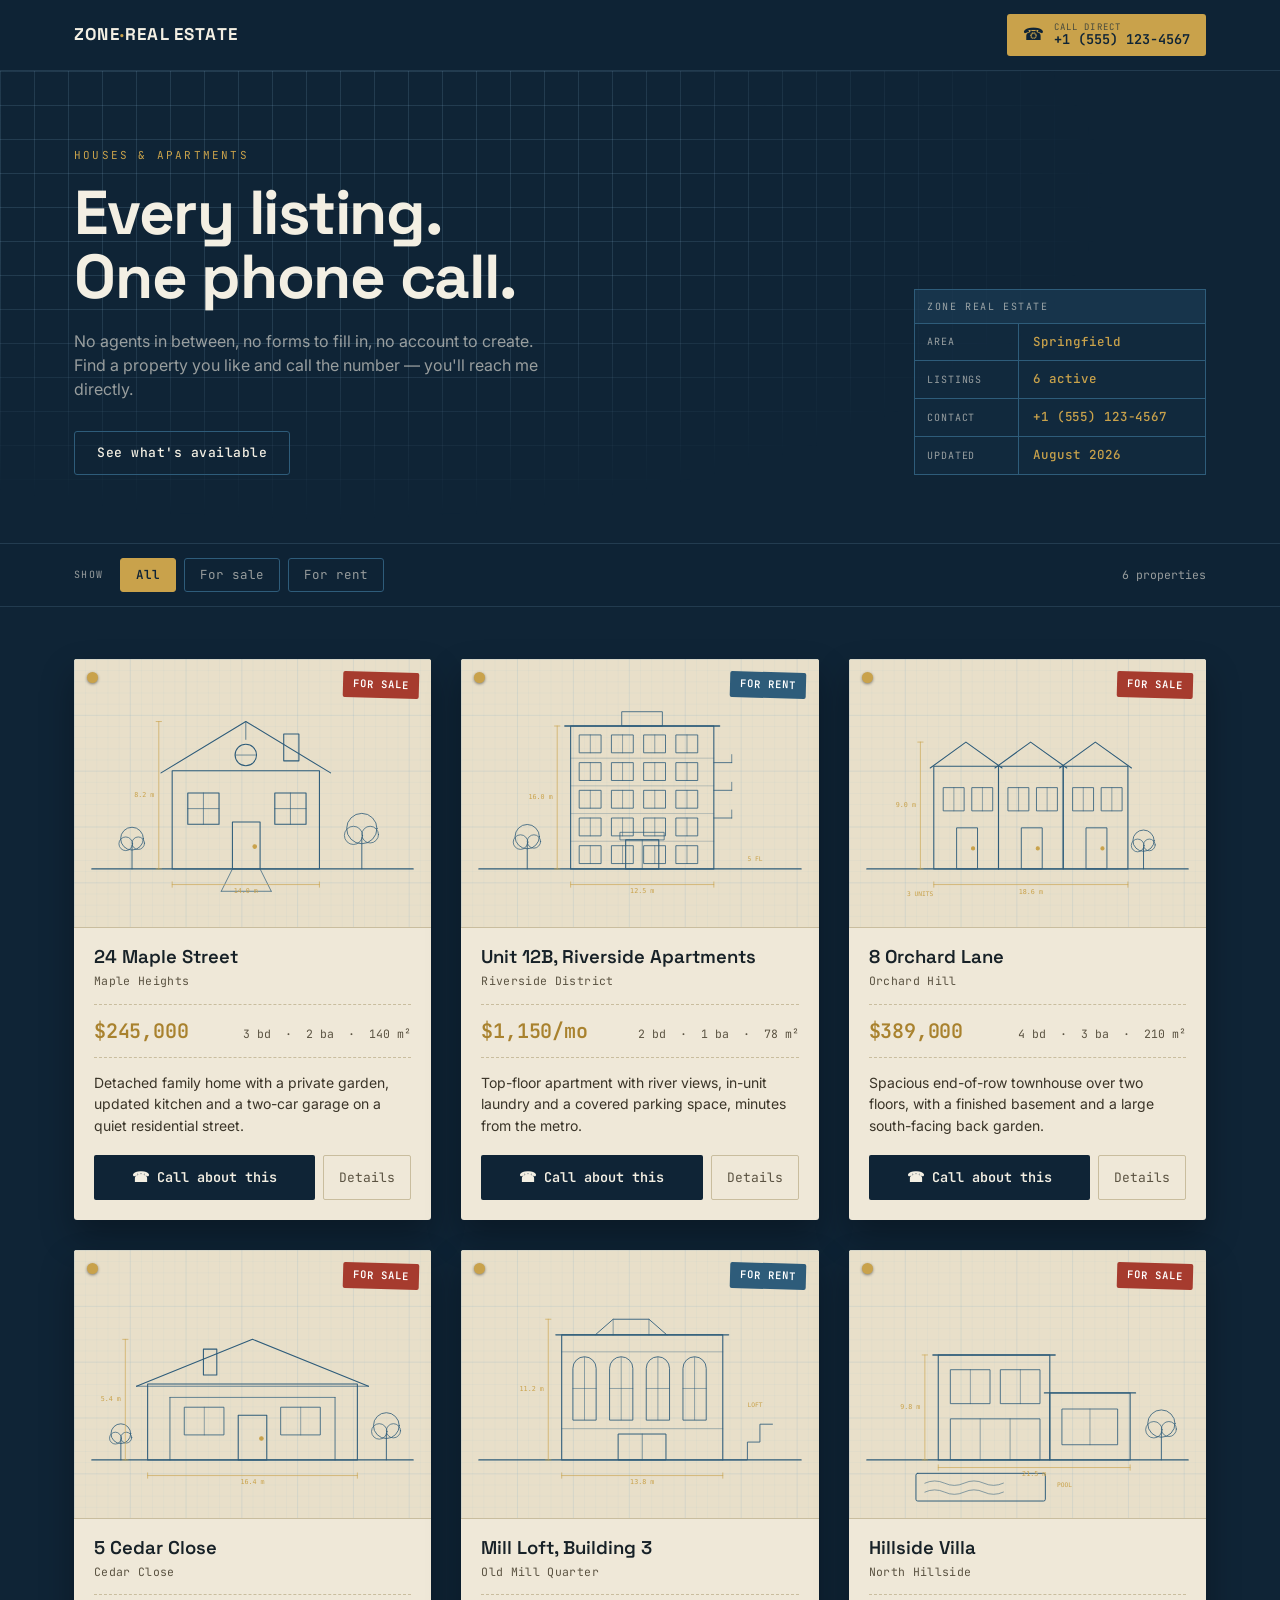
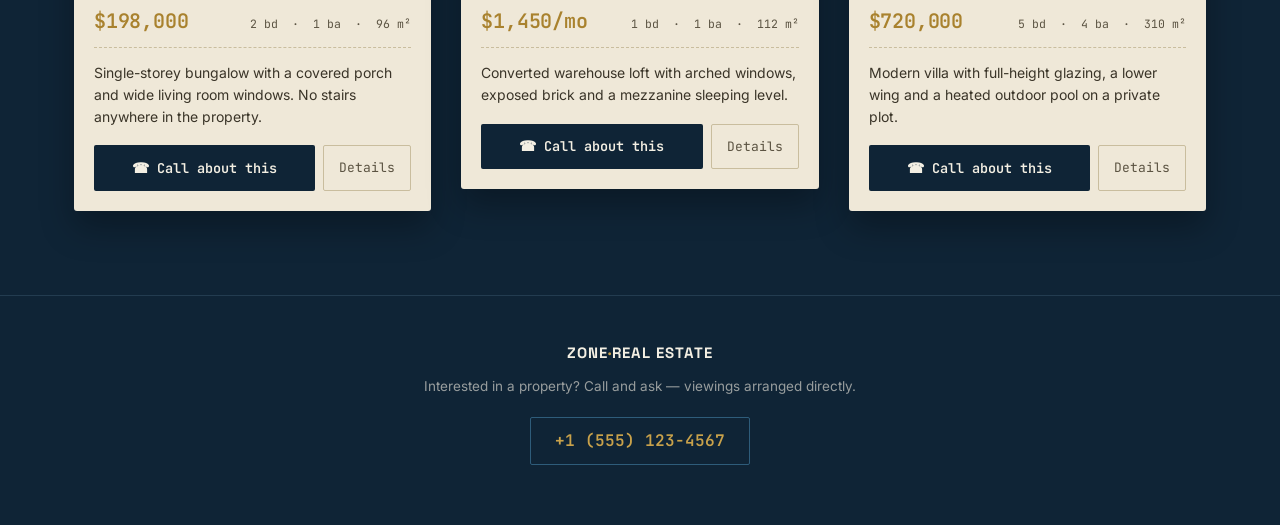
==== index.html @ 0e59332c "Add files via upload" ====
<!DOCTYPE html>
<html lang="en">
<head>
<meta charset="UTF-8">
<meta name="viewport" content="width=device-width, initial-scale=1.0">
<title>Zone Real Estate — Houses &amp; Apartments</title>
<meta name="description" content="Zone Real Estate — houses and apartments for sale and rent. See a property you like, call the number directly.">
<meta name="theme-color" content="#0F2436">
<link rel="preconnect" href="https://fonts.googleapis.com">
<link rel="preconnect" href="https://fonts.gstatic.com" crossorigin>
<link href="https://fonts.googleapis.com/css2?family=Space+Grotesk:wght@500;600;700&family=JetBrains+Mono:wght@400;500;600&family=Inter:wght@400;500&display=swap" rel="stylesheet">
<link rel="stylesheet" href="style.css">
</head>
<body>

<header class="topbar">
  <div class="topbar__inner">
    <a class="wordmark" href="#top">ZONE<span class="wordmark__accent">·</span>REAL ESTATE</a>
    <a class="topbar__call" href="tel:CALL_PHONE_DIGITS">
      <span class="topbar__call-icon" aria-hidden="true">&#9742;</span>
      <span class="topbar__call-text">
        <span class="topbar__call-label">Call direct</span>
        <span class="topbar__call-number" id="topbarPhone">—</span>
      </span>
    </a>
  </div>
</header>

<section class="hero" id="top">
  <div class="hero__grid" aria-hidden="true"></div>
  <div class="hero__inner">
    <div class="hero__content">
      <p class="hero__eyebrow">Houses &amp; apartments</p>
      <h1 class="hero__title">Every listing.<br>One phone call.</h1>
      <p class="hero__tagline">No agents in between, no forms to fill in, no account to create. Find a property you like and call the number — you'll reach me directly.</p>
      <a class="hero__cta" href="#listings">See what's available</a>
    </div>

    <div class="titleblock" aria-label="Summary">
      <div class="titleblock__head">Zone Real Estate</div>
      <div class="titleblock__row">
        <span class="titleblock__label">Area</span>
        <span class="titleblock__value" id="hero-city">—</span>
      </div>
      <div class="titleblock__row">
        <span class="titleblock__label">Listings</span>
        <span class="titleblock__value" id="hero-count">—</span>
      </div>
      <div class="titleblock__row">
        <span class="titleblock__label">Contact</span>
        <span class="titleblock__value titleblock__value--phone" id="hero-phone">—</span>
      </div>
      <div class="titleblock__row">
        <span class="titleblock__label">Updated</span>
        <span class="titleblock__value" id="hero-updated">—</span>
      </div>
    </div>
  </div>
</section>

<div class="filterbar" id="listings">
  <div class="filterbar__inner">
    <span class="filterbar__legend">Show</span>
    <div class="filterbar__buttons" role="group" aria-label="Filter listings">
      <button class="filter is-active" data-filter="all" type="button">All</button>
      <button class="filter" data-filter="For Sale" type="button">For sale</button>
      <button class="filter" data-filter="For Rent" type="button">For rent</button>
    </div>
    <span class="filterbar__count" id="filterCount"></span>
  </div>
</div>

<main class="listings" id="listingsGrid">
  <!-- Listing cards are generated from listings.js -->
</main>

<footer class="footer">
  <div class="footer__inner">
    <span class="wordmark wordmark--small">ZONE<span class="wordmark__accent">·</span>REAL ESTATE</span>
    <p class="footer__note">Interested in a property? Call and ask — viewings arranged directly.</p>
    <a class="footer__phone" href="tel:CALL_PHONE_DIGITS" id="footerPhone">—</a>
  </div>
</footer>

<!-- Detail panel -->
<div class="detail" id="detail" hidden>
  <div class="detail__backdrop" data-close></div>
  <div class="detail__panel" role="dialog" aria-modal="true" aria-labelledby="detailTitle">
    <button class="detail__close" type="button" data-close aria-label="Close">&times;</button>
    <div class="detail__scroll" id="detailBody"></div>
  </div>
</div>

<script src="listings.js"></script>
<script src="script.js"></script>
</body>
</html>
---- style.css ----
/* ===================================================================
   ZONE REAL ESTATE
   Design direction: architect's drawing set. Dark drafting-blue
   ground, cream "property sheets" pinned onto it, brass used only
   for dimensions and calls to action. Monospace carries all the
   numbers, the way dimensions are annotated on a real drawing.
   =================================================================== */

:root {
  --ink:           #0F2436;
  --ink-raised:    #16304a;
  --ink-line:      #2E5C7A;
  --ink-hair:      rgba(140, 186, 214, 0.16);

  --paper:         #EFE8D8;
  --paper-tint:    #E2D9C4;
  --paper-line:    #C9BD9E;

  --text-dark:     #172127;
  --text-mid:      #5B5342;
  --text-light:    #F3EFE3;
  --text-muted:    rgba(243, 239, 227, 0.60);

  --brass:         #C9A24B;
  --brass-deep:    #A9822E;
  --stamp:         #A63B2E;

  --font-display:  "Space Grotesk", system-ui, sans-serif;
  --font-mono:     "JetBrains Mono", ui-monospace, monospace;
  --font-body:     "Inter", system-ui, sans-serif;

  --shell:         1180px;
  --radius:        3px;
}

* { box-sizing: border-box; }

html {
  scroll-behavior: smooth;
  -webkit-text-size-adjust: 100%;
}

body {
  margin: 0;
  background: var(--ink);
  color: var(--text-light);
  font-family: var(--font-body);
  font-size: 16px;
  line-height: 1.5;
  -webkit-font-smoothing: antialiased;
}

body.is-locked { overflow: hidden; }

a { color: inherit; text-decoration: none; }

button { font: inherit; cursor: pointer; }

img { display: block; max-width: 100%; }

:focus-visible {
  outline: 2px solid var(--brass);
  outline-offset: 3px;
}

.shell {
  max-width: var(--shell);
  margin: 0 auto;
  padding-inline: 24px;
}

/* ---------------------------------------------------------------
   Wordmark
   --------------------------------------------------------------- */
.wordmark {
  font-family: var(--font-display);
  font-weight: 700;
  font-size: 17px;
  letter-spacing: 0.07em;
  white-space: nowrap;
}

.wordmark--small { font-size: 15px; }
.wordmark__accent { color: var(--brass); }

/* ---------------------------------------------------------------
   Top bar
   --------------------------------------------------------------- */
.topbar {
  position: sticky;
  top: 0;
  z-index: 40;
  background: rgba(15, 36, 54, 0.94);
  backdrop-filter: blur(8px);
  border-bottom: 1px solid var(--ink-hair);
}

.topbar__inner {
  max-width: var(--shell);
  margin: 0 auto;
  padding: 14px 24px;
  display: flex;
  align-items: center;
  justify-content: space-between;
  gap: 16px;
}

.topbar__call {
  display: inline-flex;
  align-items: center;
  gap: 10px;
  background: var(--brass);
  color: var(--ink);
  padding: 8px 16px;
  border-radius: var(--radius);
  transition: background 0.15s ease, transform 0.15s ease;
}

.topbar__call:hover {
  background: var(--text-light);
  transform: translateY(-1px);
}

.topbar__call-icon { font-size: 17px; line-height: 1; }

.topbar__call-text { display: flex; flex-direction: column; line-height: 1.15; }

.topbar__call-label {
  font-family: var(--font-mono);
  font-size: 9px;
  text-transform: uppercase;
  letter-spacing: 0.12em;
  opacity: 0.7;
}

.topbar__call-number {
  font-family: var(--font-mono);
  font-weight: 600;
  font-size: 13.5px;
}

@media (max-width: 480px) {
  .topbar__call-label { display: none; }
  .wordmark { font-size: 14px; letter-spacing: 0.05em; }
}

/* ---------------------------------------------------------------
   Hero
   --------------------------------------------------------------- */
.hero {
  position: relative;
  overflow: hidden;
  border-bottom: 1px solid var(--ink-hair);
}

.hero__grid {
  position: absolute;
  inset: 0;
  background-image:
    linear-gradient(var(--ink-hair) 1px, transparent 1px),
    linear-gradient(90deg, var(--ink-hair) 1px, transparent 1px);
  background-size: 34px 34px;
  -webkit-mask-image: radial-gradient(ellipse 70% 80% at 25% 25%, #000 40%, transparent 88%);
  mask-image: radial-gradient(ellipse 70% 80% at 25% 25%, #000 40%, transparent 88%);
}

.hero__inner {
  position: relative;
  max-width: var(--shell);
  margin: 0 auto;
  padding: 76px 24px 68px;
  display: grid;
  grid-template-columns: minmax(0, 1fr) auto;
  gap: 48px;
  align-items: end;
}

.hero__eyebrow {
  font-family: var(--font-mono);
  font-size: 11px;
  text-transform: uppercase;
  letter-spacing: 0.2em;
  color: var(--brass);
  margin: 0 0 18px;
}

.hero__title {
  font-family: var(--font-display);
  font-weight: 700;
  font-size: clamp(36px, 6.4vw, 62px);
  line-height: 1.03;
  letter-spacing: -0.02em;
  margin: 0 0 20px;
}

.hero__tagline {
  max-width: 470px;
  color: var(--text-muted);
  margin: 0 0 30px;
}

.hero__cta {
  display: inline-block;
  font-family: var(--font-mono);
  font-size: 13px;
  font-weight: 500;
  letter-spacing: 0.04em;
  color: var(--text-light);
  border: 1px solid var(--ink-line);
  padding: 11px 22px;
  border-radius: var(--radius);
  transition: border-color 0.15s ease, color 0.15s ease;
}

.hero__cta:hover { border-color: var(--brass); color: var(--brass); }

/* title block — the corner stamp on an architect's drawing */
.titleblock {
  border: 1px solid var(--ink-line);
  min-width: 292px;
  background: rgba(22, 48, 74, 0.4);
}

.titleblock__head {
  font-family: var(--font-mono);
  font-size: 10px;
  text-transform: uppercase;
  letter-spacing: 0.16em;
  color: var(--text-muted);
  padding: 9px 12px;
  border-bottom: 1px solid var(--ink-line);
  background: rgba(46, 92, 122, 0.22);
}

.titleblock__row {
  display: flex;
  border-bottom: 1px solid var(--ink-line);
  font-family: var(--font-mono);
  font-size: 12.5px;
}

.titleblock__row:last-child { border-bottom: none; }

.titleblock__label {
  width: 104px;
  flex: none;
  padding: 9px 12px;
  color: var(--text-muted);
  text-transform: uppercase;
  font-size: 10px;
  letter-spacing: 0.09em;
  border-right: 1px solid var(--ink-line);
  display: flex;
  align-items: center;
}

.titleblock__value {
  padding: 9px 14px;
  color: var(--brass);
  font-weight: 500;
}

.titleblock__value--phone { letter-spacing: -0.01em; }

@media (max-width: 860px) {
  .hero__inner {
    grid-template-columns: 1fr;
    gap: 36px;
    padding: 56px 24px 52px;
    align-items: start;
  }
  .titleblock { min-width: 0; width: 100%; max-width: 360px; }
}

/* ---------------------------------------------------------------
   Filter bar
   --------------------------------------------------------------- */
.filterbar {
  position: sticky;
  top: 57px;
  z-index: 30;
  background: rgba(15, 36, 54, 0.94);
  backdrop-filter: blur(8px);
  border-bottom: 1px solid var(--ink-hair);
}

.filterbar__inner {
  max-width: var(--shell);
  margin: 0 auto;
  padding: 14px 24px;
  display: flex;
  align-items: center;
  gap: 16px;
}

.filterbar__legend {
  font-family: var(--font-mono);
  font-size: 10px;
  text-transform: uppercase;
  letter-spacing: 0.14em;
  color: var(--text-muted);
}

.filterbar__buttons { display: flex; gap: 8px; }

.filter {
  font-family: var(--font-mono);
  font-size: 12.5px;
  color: var(--text-muted);
  background: none;
  border: 1px solid var(--ink-line);
  padding: 7px 15px;
  border-radius: var(--radius);
  transition: color 0.15s ease, border-color 0.15s ease, background 0.15s ease;
}

.filter:hover { color: var(--text-light); border-color: var(--brass); }

.filter.is-active {
  background: var(--brass);
  border-color: var(--brass);
  color: var(--ink);
  font-weight: 600;
}

.filterbar__count {
  margin-left: auto;
  font-family: var(--font-mono);
  font-size: 11.5px;
  color: var(--text-muted);
}

@media (max-width: 560px) {
  .filterbar__legend, .filterbar__count { display: none; }
  .filterbar__inner { padding: 12px 24px; }
  .filter { flex: 1; text-align: center; padding: 8px 10px; }
  .filterbar__buttons { width: 100%; }
}

/* ---------------------------------------------------------------
   Listing grid
   --------------------------------------------------------------- */
.listings {
  max-width: var(--shell);
  margin: 0 auto;
  padding: 52px 24px 84px;
  display: grid;
  grid-template-columns: repeat(auto-fill, minmax(312px, 1fr));
  gap: 30px;
  align-items: start;
}

.sheet {
  position: relative;
  background: var(--paper);
  color: var(--text-dark);
  border-radius: var(--radius);
  overflow: hidden;
  box-shadow: 0 16px 34px rgba(0, 0, 0, 0.30);
  cursor: pointer;
  transition: transform 0.18s ease, box-shadow 0.18s ease;
}

.sheet:hover {
  transform: translateY(-3px);
  box-shadow: 0 22px 44px rgba(0, 0, 0, 0.38);
}

.sheet__pin {
  position: absolute;
  top: 13px;
  left: 13px;
  width: 11px;
  height: 11px;
  border-radius: 50%;
  background: var(--brass);
  box-shadow: 0 1px 3px rgba(0, 0, 0, 0.45);
  z-index: 2;
}

.sheet__figure {
  position: relative;
  margin: 0;
  background: var(--paper-tint);
  border-bottom: 1px solid var(--paper-line);
}

.sheet__photo {
  width: 100%;
  aspect-ratio: 4 / 3;
  object-fit: cover;
}

.sheet__stamp {
  position: absolute;
  top: 13px;
  right: 13px;
  font-family: var(--font-mono);
  font-size: 10.5px;
  font-weight: 600;
  letter-spacing: 0.09em;
  text-transform: uppercase;
  color: #fff;
  background: var(--stamp);
  padding: 5px 10px;
  border-radius: 2px;
  transform: rotate(1.5deg);
  z-index: 2;
}

.sheet__stamp--rent { background: var(--ink-line); }

.sheet__body { padding: 18px 20px 20px; }

.sheet__title {
  font-family: var(--font-display);
  font-weight: 600;
  font-size: 18.5px;
  line-height: 1.24;
  margin: 0 0 3px;
}

.sheet__location {
  font-family: var(--font-mono);
  font-size: 11.5px;
  letter-spacing: 0.03em;
  color: var(--text-mid);
  margin: 0 0 14px;
}

.sheet__meta {
  display: flex;
  align-items: baseline;
  justify-content: space-between;
  gap: 12px;
  border-top: 1px dashed var(--paper-line);
  border-bottom: 1px dashed var(--paper-line);
  padding: 11px 0;
  margin-bottom: 14px;
  font-family: var(--font-mono);
}

.sheet__price {
  font-size: 20px;
  font-weight: 600;
  color: var(--brass-deep);
  letter-spacing: -0.01em;
}

.sheet__stats {
  font-size: 11.5px;
  color: var(--text-mid);
  text-align: right;
  white-space: nowrap;
}

.sheet__summary {
  font-size: 14px;
  line-height: 1.55;
  color: #3A3428;
  margin: 0 0 18px;
}

.sheet__actions { display: flex; gap: 8px; }

.sheet__call {
  flex: 1;
  display: inline-flex;
  align-items: center;
  justify-content: center;
  gap: 8px;
  padding: 12px 14px;
  background: var(--ink);
  color: var(--text-light);
  font-family: var(--font-mono);
  font-weight: 600;
  font-size: 13.5px;
  border-radius: 2px;
  transition: background 0.15s ease;
}

.sheet__call:hover { background: var(--brass-deep); }

.sheet__more {
  padding: 12px 15px;
  background: none;
  border: 1px solid var(--paper-line);
  color: var(--text-mid);
  font-family: var(--font-mono);
  font-size: 13px;
  border-radius: 2px;
  transition: border-color 0.15s ease, color 0.15s ease;
}

.sheet__more:hover { border-color: var(--ink); color: var(--ink); }

.listings__empty {
  grid-column: 1 / -1;
  text-align: center;
  padding: 64px 20px;
  color: var(--text-muted);
  font-family: var(--font-mono);
  font-size: 13.5px;
}

/* ---------------------------------------------------------------
   Detail panel
   --------------------------------------------------------------- */
.detail {
  position: fixed;
  inset: 0;
  z-index: 60;
  display: flex;
  align-items: center;
  justify-content: center;
  padding: 24px;
}

.detail[hidden] { display: none; }

.detail__backdrop {
  position: absolute;
  inset: 0;
  background: rgba(6, 16, 25, 0.78);
  backdrop-filter: blur(3px);
}

.detail__panel {
  position: relative;
  background: var(--paper);
  color: var(--text-dark);
  width: min(760px, 100%);
  max-height: min(88vh, 900px);
  border-radius: var(--radius);
  box-shadow: 0 30px 70px rgba(0, 0, 0, 0.5);
  overflow: hidden;
  animation: rise 0.22s ease-out;
}

@keyframes rise {
  from { opacity: 0; transform: translateY(14px); }
  to   { opacity: 1; transform: none; }
}

.detail__scroll {
  overflow-y: auto;
  max-height: min(88vh, 900px);
}

.detail__close {
  position: absolute;
  top: 12px;
  right: 12px;
  z-index: 3;
  width: 36px;
  height: 36px;
  border: none;
  border-radius: 50%;
  background: rgba(15, 36, 54, 0.86);
  color: var(--text-light);
  font-size: 22px;
  line-height: 1;
  display: grid;
  place-items: center;
  transition: background 0.15s ease;
}

.detail__close:hover { background: var(--brass-deep); }

.detail__photo {
  width: 100%;
  aspect-ratio: 16 / 10;
  object-fit: cover;
  background: var(--paper-tint);
  border-bottom: 1px solid var(--paper-line);
}

.detail__body { padding: 24px 28px 28px; }

.detail__stamp {
  display: inline-block;
  font-family: var(--font-mono);
  font-size: 10.5px;
  font-weight: 600;
  letter-spacing: 0.09em;
  text-transform: uppercase;
  color: #fff;
  background: var(--stamp);
  padding: 4px 10px;
  border-radius: 2px;
  margin-bottom: 12px;
}

.detail__stamp--rent { background: var(--ink-line); }

.detail__title {
  font-family: var(--font-display);
  font-weight: 700;
  font-size: 26px;
  line-height: 1.18;
  margin: 0 0 4px;
}

.detail__location {
  font-family: var(--font-mono);
  font-size: 12px;
  color: var(--text-mid);
  margin: 0 0 20px;
}

.detail__specs {
  display: grid;
  grid-template-columns: repeat(4, 1fr);
  border: 1px solid var(--paper-line);
  margin-bottom: 22px;
}

.detail__spec {
  padding: 12px 14px;
  border-right: 1px solid var(--paper-line);
}

.detail__spec:last-child { border-right: none; }

.detail__spec-label {
  display: block;
  font-family: var(--font-mono);
  font-size: 9.5px;
  text-transform: uppercase;
  letter-spacing: 0.11em;
  color: var(--text-mid);
  margin-bottom: 5px;
}

.detail__spec-value {
  font-family: var(--font-mono);
  font-weight: 600;
  font-size: 15.5px;
  color: var(--text-dark);
}

.detail__spec-value--price { color: var(--brass-deep); }

@media (max-width: 560px) {
  .detail { padding: 0; }
  .detail__panel { max-height: 100vh; height: 100%; width: 100%; border-radius: 0; }
  .detail__scroll { max-height: 100vh; }
  .detail__body { padding: 20px 20px 28px; }
  .detail__specs { grid-template-columns: repeat(2, 1fr); }
  .detail__spec:nth-child(2) { border-right: none; }
  .detail__spec:nth-child(1), .detail__spec:nth-child(2) { border-bottom: 1px solid var(--paper-line); }
  .detail__title { font-size: 22px; }
}

.detail__text {
  font-size: 15px;
  line-height: 1.65;
  color: #3A3428;
  margin: 0 0 22px;
}

.detail__subhead {
  font-family: var(--font-mono);
  font-size: 10px;
  text-transform: uppercase;
  letter-spacing: 0.14em;
  color: var(--text-mid);
  margin: 0 0 10px;
}

.detail__features {
  list-style: none;
  padding: 0;
  margin: 0 0 26px;
  display: grid;
  gap: 7px;
}

.detail__features li {
  position: relative;
  padding-left: 20px;
  font-size: 14.5px;
  color: #3A3428;
}

.detail__features li::before {
  content: "";
  position: absolute;
  left: 2px;
  top: 9px;
  width: 8px;
  height: 8px;
  border: 1.5px solid var(--brass-deep);
  transform: rotate(45deg);
}

.detail__call {
  display: flex;
  align-items: center;
  justify-content: center;
  gap: 10px;
  width: 100%;
  padding: 15px 20px;
  background: var(--ink);
  color: var(--text-light);
  font-family: var(--font-mono);
  font-weight: 600;
  font-size: 15px;
  border-radius: 2px;
  transition: background 0.15s ease;
}

.detail__call:hover { background: var(--brass-deep); }

.detail__callnote {
  text-align: center;
  font-family: var(--font-mono);
  font-size: 11px;
  color: var(--text-mid);
  margin: 10px 0 0;
}

/* ---------------------------------------------------------------
   Footer
   --------------------------------------------------------------- */
.footer {
  border-top: 1px solid var(--ink-hair);
  padding: 44px 24px 60px;
}

.footer__inner {
  max-width: var(--shell);
  margin: 0 auto;
  text-align: center;
}

.footer__note {
  color: var(--text-muted);
  font-size: 13.5px;
  margin: 12px 0 20px;
}

.footer__phone {
  display: inline-block;
  font-family: var(--font-mono);
  font-weight: 600;
  font-size: 16px;
  color: var(--brass);
  border: 1px solid var(--ink-line);
  padding: 11px 24px;
  border-radius: 2px;
  transition: border-color 0.15s ease;
}

.footer__phone:hover { border-color: var(--brass); }

/* ---------------------------------------------------------------
   Reduced motion
   --------------------------------------------------------------- */
@media (prefers-reduced-motion: reduce) {
  html { scroll-behavior: auto; }
  *, *::before, *::after {
    animation-duration: 0.001ms !important;
    transition-duration: 0.001ms !important;
  }
  .sheet:hover { transform: none; }
}
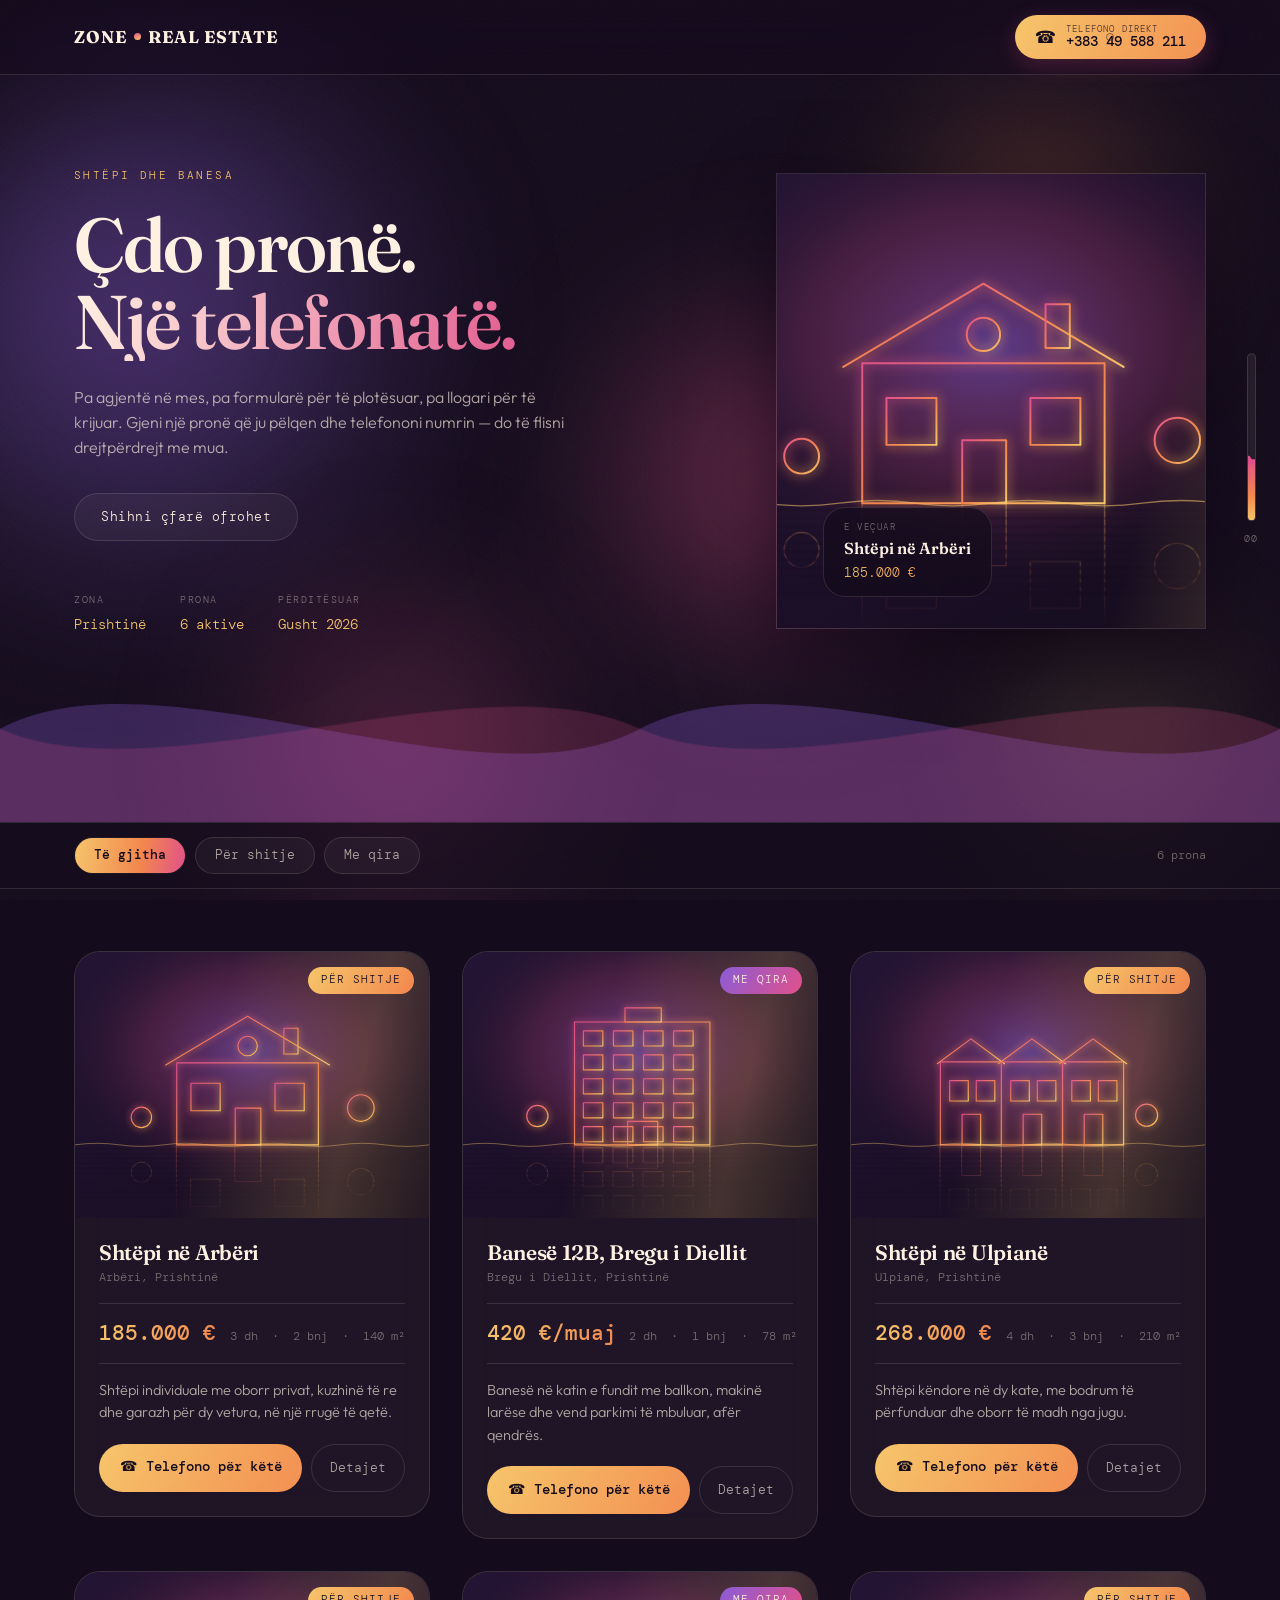
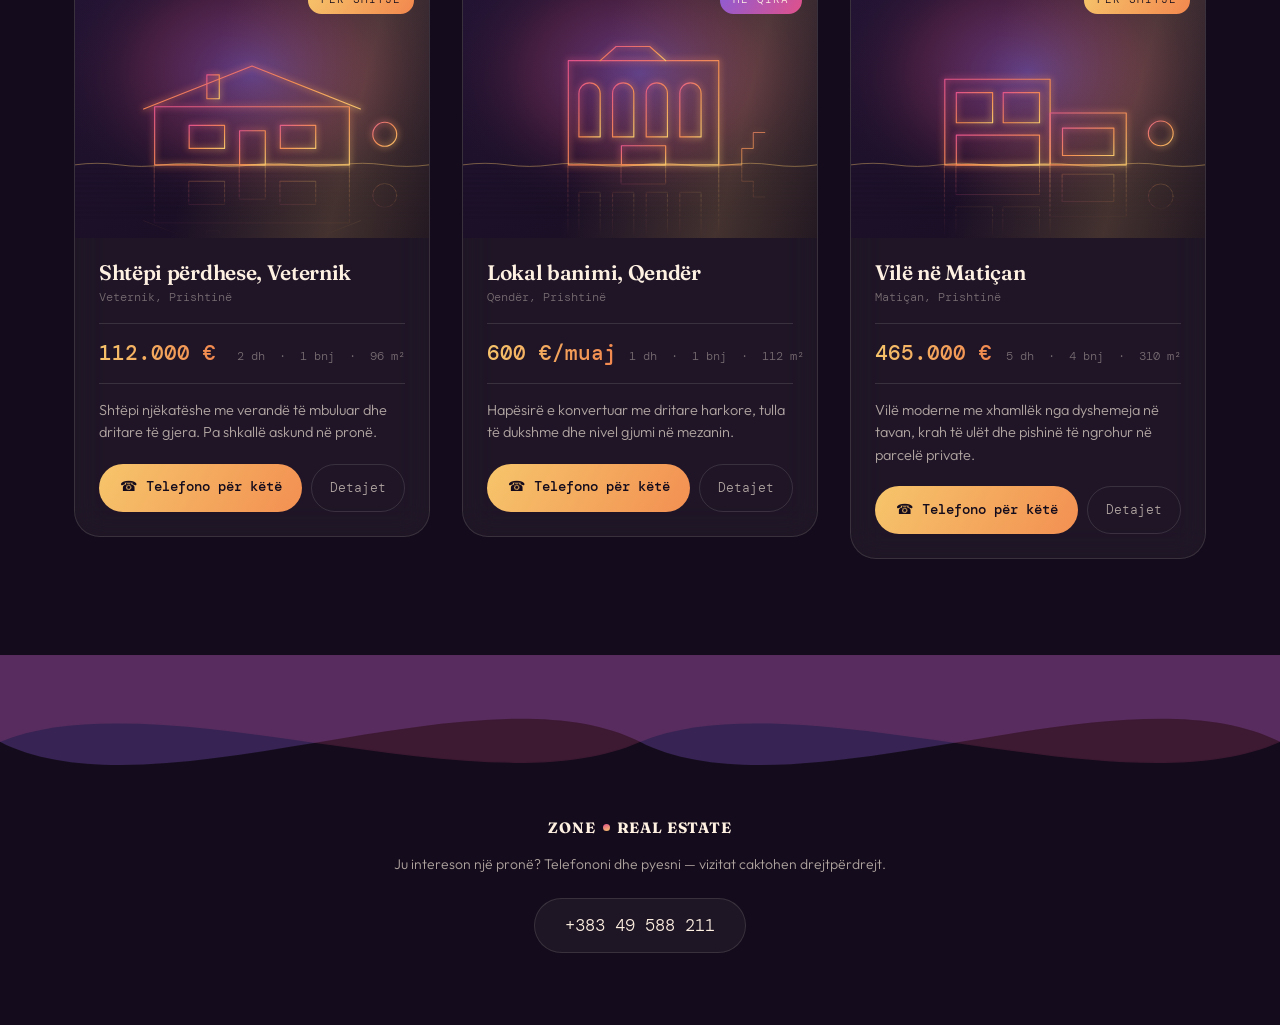
==== commit 81486f3b: "Add files via upload" ====
--- a/index.html
+++ b/index.html
@@ -1,97 +1,152 @@
 <!DOCTYPE html>
-<html lang="en">
+<html lang="sq">
 <head>
 <meta charset="UTF-8">
 <meta name="viewport" content="width=device-width, initial-scale=1.0">
-<title>Zone Real Estate — Houses &amp; Apartments</title>
-<meta name="description" content="Zone Real Estate — houses and apartments for sale and rent. See a property you like, call the number directly.">
-<meta name="theme-color" content="#0F2436">
+<title>Zone Real Estate — Shtëpi dhe banesa</title>
+<meta name="description" content="Zone Real Estate — shtëpi dhe banesa për shitje dhe me qira në Prishtinë. Shihni një pronë që ju pëlqen dhe telefononi drejtpërdrejt.">
+<meta name="theme-color" content="#140C1C">
 <link rel="preconnect" href="https://fonts.googleapis.com">
 <link rel="preconnect" href="https://fonts.gstatic.com" crossorigin>
-<link href="https://fonts.googleapis.com/css2?family=Space+Grotesk:wght@500;600;700&family=JetBrains+Mono:wght@400;500;600&family=Inter:wght@400;500&display=swap" rel="stylesheet">
+<link href="https://fonts.googleapis.com/css2?family=Fraunces:opsz,wght@9..144,600;9..144,700&family=Outfit:wght@300;400;500&family=DM+Mono:wght@400;500&display=swap" rel="stylesheet">
 <link rel="stylesheet" href="style.css">
+<script>document.documentElement.className += " js";</script>
 </head>
 <body>
 
+<!-- ============================================================
+     Ambient liquid field. Fixed behind everything; masses rise
+     and drift right on long, unsynchronised cycles so the loop
+     never visibly repeats.
+     ============================================================ -->
+<div class="flux" aria-hidden="true">
+  <span class="flux__mass flux__mass--a"></span>
+  <span class="flux__mass flux__mass--b"></span>
+  <span class="flux__mass flux__mass--c"></span>
+  <span class="flux__mass flux__mass--d"></span>
+  <span class="flux__mass flux__mass--e"></span>
+  <span class="flux__grain"></span>
+</div>
+
+<!-- Pointer wake: a slow warm smear that trails the cursor -->
+<div class="wake" id="wake" aria-hidden="true"></div>
+
+<!-- ============================================================
+     Signature: the liquid gauge. Fills as you scroll; the
+     meniscus overshoots and wobbles when you stop.
+     ============================================================ -->
+<div class="gauge" aria-hidden="true">
+  <div class="gauge__tube">
+    <div class="gauge__fill" id="gaugeFill">
+      <svg class="gauge__meniscus" viewBox="0 0 40 12" preserveAspectRatio="none">
+        <path id="meniscusPath" d="M0 6 q10 -5 20 0 t20 0 V12 H0 Z" fill="currentColor"/>
+      </svg>
+    </div>
+  </div>
+  <span class="gauge__readout" id="gaugeReadout">00</span>
+</div>
+
 <header class="topbar">
   <div class="topbar__inner">
-    <a class="wordmark" href="#top">ZONE<span class="wordmark__accent">·</span>REAL ESTATE</a>
-    <a class="topbar__call" href="tel:CALL_PHONE_DIGITS">
-      <span class="topbar__call-icon" aria-hidden="true">&#9742;</span>
-      <span class="topbar__call-text">
-        <span class="topbar__call-label">Call direct</span>
-        <span class="topbar__call-number" id="topbarPhone">—</span>
+    <a class="wordmark" href="#top">ZONE<span class="wordmark__drop"></span>REAL ESTATE</a>
+    <a class="callbtn" href="tel:CALL_PHONE_DIGITS">
+      <span class="callbtn__ripple" aria-hidden="true"></span>
+      <span class="callbtn__icon" aria-hidden="true">&#9742;</span>
+      <span class="callbtn__text">
+        <span class="callbtn__label">Telefono direkt</span>
+        <span class="callbtn__number" id="topbarPhone">—</span>
       </span>
     </a>
   </div>
 </header>
 
 <section class="hero" id="top">
-  <div class="hero__grid" aria-hidden="true"></div>
   <div class="hero__inner">
-    <div class="hero__content">
-      <p class="hero__eyebrow">Houses &amp; apartments</p>
-      <h1 class="hero__title">Every listing.<br>One phone call.</h1>
-      <p class="hero__tagline">No agents in between, no forms to fill in, no account to create. Find a property you like and call the number — you'll reach me directly.</p>
-      <a class="hero__cta" href="#listings">See what's available</a>
+    <div class="hero__col">
+    <p class="hero__eyebrow surface" data-delay="0">Shtëpi dhe banesa</p>
+    <h1 class="hero__title surface" data-delay="1">
+      <span class="hero__line">Çdo pronë.</span>
+      <span class="hero__line hero__line--flow">Një telefonatë.</span>
+    </h1>
+    <p class="hero__tagline surface" data-delay="2">Pa agjentë në mes, pa formularë për të plotësuar, pa llogari për të krijuar. Gjeni një pronë që ju pëlqen dhe telefononi numrin — do të flisni drejtpërdrejt me mua.</p>
+    <a class="hero__cta surface" data-delay="3" href="#listings">
+      <span>Shihni çfarë ofrohet</span>
+      <span class="hero__cta-drop" aria-hidden="true"></span>
+    </a>
+
+    <dl class="hero__facts surface" data-delay="4">
+      <div class="fact"><dt>Zona</dt><dd id="hero-city">—</dd></div>
+      <div class="fact"><dt>Prona</dt><dd id="hero-count">—</dd></div>
+      <div class="fact"><dt>Përditësuar</dt><dd id="hero-updated">—</dd></div>
+    </dl>
     </div>
 
-    <div class="titleblock" aria-label="Summary">
-      <div class="titleblock__head">Zone Real Estate</div>
-      <div class="titleblock__row">
-        <span class="titleblock__label">Area</span>
-        <span class="titleblock__value" id="hero-city">—</span>
-      </div>
-      <div class="titleblock__row">
-        <span class="titleblock__label">Listings</span>
-        <span class="titleblock__value" id="hero-count">—</span>
-      </div>
-      <div class="titleblock__row">
-        <span class="titleblock__label">Contact</span>
-        <span class="titleblock__value titleblock__value--phone" id="hero-phone">—</span>
-      </div>
-      <div class="titleblock__row">
-        <span class="titleblock__label">Updated</span>
-        <span class="titleblock__value" id="hero-updated">—</span>
-      </div>
-    </div>
+    <!-- Featured property, held in a drop that never stops reforming.
+         Filled from the first listing in listings.js. -->
+    <button class="drop surface" data-delay="2" id="heroDrop" type="button">
+      <span class="drop__skin">
+        <img class="drop__photo" id="heroDropPhoto" alt="">
+        <span class="drop__sheen" aria-hidden="true"></span>
+      </span>
+      <span class="drop__tag">
+        <span class="drop__tag-label">E veçuar</span>
+        <span class="drop__tag-title" id="heroDropTitle">—</span>
+        <span class="drop__tag-price" id="heroDropPrice">—</span>
+      </span>
+    </button>
+  </div>
+
+  <!-- Divider: two waves travelling right at different speeds.
+       Amplitude is driven by scroll velocity via --churn. -->
+  <div class="divider divider--hero" aria-hidden="true">
+    <svg class="divider__svg" viewBox="0 0 2880 150" preserveAspectRatio="none">
+      <path class="divider__back" d="M0,75 C180,6 540,144 720,75 C900,6 1260,144 1440,75 C1620,6 1980,144 2160,75 C2340,6 2700,144 2880,75 L2880,150 L0,150 Z"/>
+      <path class="divider__front" d="M0,75 C180,132 540,14 720,75 C900,132 1260,14 1440,75 C1620,132 1980,14 2160,75 C2340,132 2700,14 2880,75 L2880,150 L0,150 Z"/>
+    </svg>
   </div>
 </section>
 
 <div class="filterbar" id="listings">
   <div class="filterbar__inner">
-    <span class="filterbar__legend">Show</span>
-    <div class="filterbar__buttons" role="group" aria-label="Filter listings">
-      <button class="filter is-active" data-filter="all" type="button">All</button>
-      <button class="filter" data-filter="For Sale" type="button">For sale</button>
-      <button class="filter" data-filter="For Rent" type="button">For rent</button>
+    <div class="filterbar__buttons" role="group" aria-label="Filtro pronat">
+      <button class="filter is-active" data-filter="all" type="button"><span>Të gjitha</span></button>
+      <button class="filter" data-filter="Për shitje" type="button"><span>Për shitje</span></button>
+      <button class="filter" data-filter="Me qira" type="button"><span>Me qira</span></button>
     </div>
     <span class="filterbar__count" id="filterCount"></span>
   </div>
 </div>
 
 <main class="listings" id="listingsGrid">
-  <!-- Listing cards are generated from listings.js -->
+  <!-- Kartelat gjenerohen nga listings.js -->
 </main>
 
+<div class="divider divider--footer" aria-hidden="true">
+  <svg class="divider__svg" viewBox="0 0 2880 150" preserveAspectRatio="none">
+      <path class="divider__back" d="M0,75 C180,6 540,144 720,75 C900,6 1260,144 1440,75 C1620,6 1980,144 2160,75 C2340,6 2700,144 2880,75 L2880,150 L0,150 Z"/>
+      <path class="divider__front" d="M0,75 C180,132 540,14 720,75 C900,132 1260,14 1440,75 C1620,132 1980,14 2160,75 C2340,132 2700,14 2880,75 L2880,150 L0,150 Z"/>
+    </svg>
+</div>
+
 <footer class="footer">
-  <div class="footer__inner">
-    <span class="wordmark wordmark--small">ZONE<span class="wordmark__accent">·</span>REAL ESTATE</span>
-    <p class="footer__note">Interested in a property? Call and ask — viewings arranged directly.</p>
+  <div class="footer__inner surface">
+    <span class="wordmark wordmark--small">ZONE<span class="wordmark__drop"></span>REAL ESTATE</span>
+    <p class="footer__note">Ju intereson një pronë? Telefononi dhe pyesni — vizitat caktohen drejtpërdrejt.</p>
     <a class="footer__phone" href="tel:CALL_PHONE_DIGITS" id="footerPhone">—</a>
   </div>
 </footer>
 
-<!-- Detail panel -->
+<!-- Paneli i detajeve: hapet si lëng nga kartela që prekët -->
 <div class="detail" id="detail" hidden>
   <div class="detail__backdrop" data-close></div>
   <div class="detail__panel" role="dialog" aria-modal="true" aria-labelledby="detailTitle">
-    <button class="detail__close" type="button" data-close aria-label="Close">&times;</button>
+    <button class="detail__close" type="button" data-close aria-label="Mbyll">&times;</button>
     <div class="detail__scroll" id="detailBody"></div>
   </div>
 </div>
 
 <script src="listings.js"></script>
 <script src="script.js"></script>
+<script src="liquid.js"></script>
 </body>
 </html>
--- a/style.css
+++ b/style.css
@@ -1,36 +1,44 @@
 /* ===================================================================
-   ZONE REAL ESTATE
-   Design direction: architect's drawing set. Dark drafting-blue
-   ground, cream "property sheets" pinned onto it, brass used only
-   for dimensions and calls to action. Monospace carries all the
-   numbers, the way dimensions are annotated on a real drawing.
+   ZONE REAL ESTATE — liquid motion build
+   -------------------------------------------------------------------
+   DIRECTION OF FLOW: down and to the right. Every animation in this
+   file obeys it — waves travel right, ambient masses rise and drift
+   right, content surfaces from below. One body of water, not effects.
+
+   PALETTE: molten rather than oceanic. Aubergine-black ground with
+   magenta/amber masses moving through it — warm light in dark space,
+   which for property reads as lit windows at night.
    =================================================================== */
 
 :root {
-  --ink:           #0F2436;
-  --ink-raised:    #16304a;
-  --ink-line:      #2E5C7A;
-  --ink-hair:      rgba(140, 186, 214, 0.16);
-
-  --paper:         #EFE8D8;
-  --paper-tint:    #E2D9C4;
-  --paper-line:    #C9BD9E;
-
-  --text-dark:     #172127;
-  --text-mid:      #5B5342;
-  --text-light:    #F3EFE3;
-  --text-muted:    rgba(243, 239, 227, 0.60);
-
-  --brass:         #C9A24B;
-  --brass-deep:    #A9822E;
-  --stamp:         #A63B2E;
-
-  --font-display:  "Space Grotesk", system-ui, sans-serif;
-  --font-mono:     "JetBrains Mono", ui-monospace, monospace;
-  --font-body:     "Inter", system-ui, sans-serif;
-
-  --shell:         1180px;
-  --radius:        3px;
+  --void:      #140C1C;
+  --void-2:    #1E1229;
+  --void-3:    #241435;
+
+  --flux-1:    #E0518A;   /* magenta rose  */
+  --flux-2:    #F2874E;   /* amber         */
+  --flux-3:    #8B5CD6;   /* violet        */
+  --gold:      #F6C56B;
+
+  --lume:      #FFF1E2;
+  --lume-mid:  rgba(255, 241, 226, 0.66);
+  --lume-dim:  rgba(255, 241, 226, 0.40);
+
+  --glass:      rgba(255, 241, 226, 0.045);
+  --glass-edge: rgba(255, 241, 226, 0.12);
+
+  --font-display: "Fraunces", Georgia, serif;
+  --font-body:    "Outfit", system-ui, sans-serif;
+  --font-mono:    "DM Mono", ui-monospace, monospace;
+
+  --shell: 1180px;
+
+  /* Scroll velocity, written by liquid.js. 0 = still, 1 = churning. */
+  --churn: 0;
+
+  /* Settle: overshoot then come to rest, the way liquid does. */
+  --settle: cubic-bezier(0.22, 1.28, 0.36, 1);
+  --pour:   cubic-bezier(0.65, 0, 0.20, 1);
 }
 
 * { box-sizing: border-box; }
@@ -42,246 +50,667 @@
 
 body {
   margin: 0;
-  background: var(--ink);
-  color: var(--text-light);
+  background: var(--void);
+  color: var(--lume);
   font-family: var(--font-body);
   font-size: 16px;
-  line-height: 1.5;
+  font-weight: 300;
+  line-height: 1.55;
+  overflow-x: hidden;
   -webkit-font-smoothing: antialiased;
 }
 
 body.is-locked { overflow: hidden; }
 
 a { color: inherit; text-decoration: none; }
-
 button { font: inherit; cursor: pointer; }
-
 img { display: block; max-width: 100%; }
 
 :focus-visible {
-  outline: 2px solid var(--brass);
-  outline-offset: 3px;
-}
-
-.shell {
-  max-width: var(--shell);
-  margin: 0 auto;
-  padding-inline: 24px;
-}
-
-/* ---------------------------------------------------------------
+  outline: 2px solid var(--gold);
+  outline-offset: 4px;
+}
+
+/* ===================================================================
+   AMBIENT LIQUID FIELD
+   Five blurred masses on long, deliberately unequal cycles (37s–61s)
+   so the composite pattern effectively never repeats.
+   =================================================================== */
+.flux {
+  position: fixed;
+  inset: 0;
+  z-index: 0;
+  overflow: hidden;
+  pointer-events: none;
+}
+
+.flux__mass {
+  position: absolute;
+  border-radius: 50%;
+  filter: blur(70px);
+  opacity: 0.5;
+  will-change: transform;
+}
+
+.flux__mass--a {
+  width: 46vw; height: 46vw;
+  left: -8vw; top: 8vh;
+  background: radial-gradient(circle at 40% 40%, var(--flux-3), transparent 68%);
+  animation: rise-a 47s ease-in-out infinite;
+}
+
+.flux__mass--b {
+  width: 38vw; height: 38vw;
+  left: 42vw; top: 26vh;
+  background: radial-gradient(circle at 50% 50%, var(--flux-1), transparent 66%);
+  animation: rise-b 61s ease-in-out infinite;
+}
+
+.flux__mass--c {
+  width: 30vw; height: 30vw;
+  left: 66vw; top: 4vh;
+  background: radial-gradient(circle at 50% 50%, var(--flux-2), transparent 64%);
+  animation: rise-c 53s ease-in-out infinite;
+  opacity: 0.36;
+}
+
+.flux__mass--d {
+  width: 34vw; height: 34vw;
+  left: 14vw; top: 58vh;
+  background: radial-gradient(circle at 50% 50%, var(--flux-1), transparent 68%);
+  animation: rise-d 41s ease-in-out infinite;
+  opacity: 0.3;
+}
+
+.flux__mass--e {
+  width: 26vw; height: 26vw;
+  left: 74vw; top: 62vh;
+  background: radial-gradient(circle at 50% 50%, var(--gold), transparent 62%);
+  animation: rise-e 37s ease-in-out infinite;
+  opacity: 0.22;
+}
+
+/* Each drifts RIGHT as it rises — the flow rule, applied to ambience. */
+@keyframes rise-a {
+  0%, 100% { transform: translate3d(0, 0, 0) scale(1); }
+  33%      { transform: translate3d(7vw, -9vh, 0) scale(1.16); }
+  66%      { transform: translate3d(13vw, 5vh, 0) scale(0.92); }
+}
+@keyframes rise-b {
+  0%, 100% { transform: translate3d(0, 0, 0) scale(1); }
+  40%      { transform: translate3d(9vw, -13vh, 0) scale(0.86); }
+  70%      { transform: translate3d(-3vw, 7vh, 0) scale(1.2); }
+}
+@keyframes rise-c {
+  0%, 100% { transform: translate3d(0, 0, 0) scale(1); }
+  50%      { transform: translate3d(6vw, 15vh, 0) scale(1.28); }
+}
+@keyframes rise-d {
+  0%, 100% { transform: translate3d(0, 0, 0) scale(1); }
+  45%      { transform: translate3d(11vw, -11vh, 0) scale(1.14); }
+  75%      { transform: translate3d(4vw, -3vh, 0) scale(0.9); }
+}
+@keyframes rise-e {
+  0%, 100% { transform: translate3d(0, 0, 0) scale(1); }
+  50%      { transform: translate3d(-8vw, -14vh, 0) scale(1.22); }
+}
+
+/* Fine grain stops the gradients banding on large screens. */
+.flux__grain {
+  position: absolute;
+  inset: -50%;
+  opacity: 0.04;
+  background-image: url("data:image/svg+xml,%3Csvg xmlns='http://www.w3.org/2000/svg' width='140' height='140'%3E%3Cfilter id='n'%3E%3CfeTurbulence type='fractalNoise' baseFrequency='0.85' numOctaves='3'/%3E%3C/filter%3E%3Crect width='140' height='140' filter='url(%23n)'/%3E%3C/svg%3E");
+}
+
+/* Pointer wake — desktop only, added by liquid.js */
+.wake {
+  position: fixed;
+  top: 0; left: 0;
+  width: 460px; height: 460px;
+  margin: -230px 0 0 -230px;
+  border-radius: 50%;
+  background: radial-gradient(circle, rgba(242, 135, 78, 0.16), transparent 62%);
+  filter: blur(42px);
+  pointer-events: none;
+  z-index: 1;
+  opacity: 0;
+  transition: opacity 0.7s ease;
+  will-change: transform;
+}
+
+.wake.is-live { opacity: 1; }
+
+/* ===================================================================
+   SIGNATURE — the liquid gauge
+   =================================================================== */
+.gauge {
+  position: fixed;
+  right: 22px;
+  top: 50%;
+  transform: translateY(-50%);
+  z-index: 35;
+  display: flex;
+  flex-direction: column;
+  align-items: center;
+  gap: 10px;
+  pointer-events: none;
+}
+
+.gauge__tube {
+  position: relative;
+  width: 9px;
+  height: 168px;
+  border-radius: 20px;
+  background: rgba(255, 241, 226, 0.07);
+  border: 1px solid var(--glass-edge);
+  overflow: hidden;
+}
+
+.gauge__fill {
+  position: absolute;
+  left: 0; right: 0; bottom: 0;
+  height: 0%;
+  background: linear-gradient(180deg, var(--flux-1), var(--flux-2) 60%, var(--gold));
+  color: var(--flux-1);
+}
+
+.gauge__meniscus {
+  position: absolute;
+  left: -2px;
+  right: -2px;
+  top: -7px;
+  width: calc(100% + 4px);
+  height: 12px;
+  overflow: visible;
+}
+
+.gauge__readout {
+  font-family: var(--font-mono);
+  font-size: 10px;
+  letter-spacing: 0.1em;
+  color: var(--lume-dim);
+}
+
+@media (max-width: 900px) { .gauge { display: none; } }
+
+/* ===================================================================
+   SURFACING — content rises through the meniscus into focus
+   =================================================================== */
+.js .surface {
+  opacity: 0;
+  transform: translate3d(-14px, 34px, 0);
+  filter: blur(9px);
+}
+
+.js .surface.is-surfaced {
+  opacity: 1;
+  transform: none;
+  filter: blur(0);
+  transition:
+    opacity 0.85s var(--pour),
+    transform 1.15s var(--settle),
+    filter 0.85s var(--pour);
+}
+
+/* Stagger, so a group arrives like liquid filling a mould */
+.surface[data-delay="1"].is-surfaced { transition-delay: 0.07s; }
+.surface[data-delay="2"].is-surfaced { transition-delay: 0.14s; }
+.surface[data-delay="3"].is-surfaced { transition-delay: 0.21s; }
+.surface[data-delay="4"].is-surfaced { transition-delay: 0.28s; }
+.surface[data-delay="5"].is-surfaced { transition-delay: 0.35s; }
+
+/* ===================================================================
    Wordmark
-   --------------------------------------------------------------- */
+   =================================================================== */
 .wordmark {
+  position: relative;
+  display: inline-flex;
+  align-items: center;
   font-family: var(--font-display);
   font-weight: 700;
   font-size: 17px;
-  letter-spacing: 0.07em;
+  letter-spacing: 0.055em;
   white-space: nowrap;
 }
 
 .wordmark--small { font-size: 15px; }
-.wordmark__accent { color: var(--brass); }
-
-/* ---------------------------------------------------------------
+
+/* The dot in the wordmark is a droplet that never stops falling */
+.wordmark__drop {
+  width: 7px;
+  height: 7px;
+  margin: 0 7px;
+  border-radius: 50%;
+  background: linear-gradient(160deg, var(--flux-1), var(--gold));
+  animation: droplet 3.4s var(--settle) infinite;
+}
+
+@keyframes droplet {
+  0%, 62%  { transform: translateY(0) scale(1, 1); }
+  70%      { transform: translateY(-5px) scale(0.86, 1.2); }
+  84%      { transform: translateY(3px) scale(1.24, 0.8); }
+  92%      { transform: translateY(0) scale(0.94, 1.08); }
+  100%     { transform: translateY(0) scale(1, 1); }
+}
+
+/* ===================================================================
    Top bar
-   --------------------------------------------------------------- */
+   =================================================================== */
 .topbar {
   position: sticky;
   top: 0;
-  z-index: 40;
-  background: rgba(15, 36, 54, 0.94);
-  backdrop-filter: blur(8px);
-  border-bottom: 1px solid var(--ink-hair);
+  z-index: 30;
+  background: rgba(20, 12, 28, 0.55);
+  backdrop-filter: blur(18px) saturate(1.3);
+  -webkit-backdrop-filter: blur(18px) saturate(1.3);
+  border-bottom: 1px solid var(--glass-edge);
 }
 
 .topbar__inner {
   max-width: var(--shell);
   margin: 0 auto;
-  padding: 14px 24px;
+  padding: 15px 24px;
   display: flex;
   align-items: center;
   justify-content: space-between;
   gap: 16px;
 }
 
-.topbar__call {
+/* Call button — a bead of liquid with a ripple that pulses outward */
+.callbtn {
+  position: relative;
   display: inline-flex;
   align-items: center;
   gap: 10px;
-  background: var(--brass);
-  color: var(--ink);
-  padding: 8px 16px;
-  border-radius: var(--radius);
-  transition: background 0.15s ease, transform 0.15s ease;
-}
-
-.topbar__call:hover {
-  background: var(--text-light);
-  transform: translateY(-1px);
-}
-
-.topbar__call-icon { font-size: 17px; line-height: 1; }
-
-.topbar__call-text { display: flex; flex-direction: column; line-height: 1.15; }
-
-.topbar__call-label {
+  padding: 9px 20px;
+  border-radius: 40px;
+  color: var(--void);
+  background: linear-gradient(120deg, var(--gold), var(--flux-2) 55%, var(--flux-1));
+  background-size: 220% 220%;
+  animation: bead 9s ease-in-out infinite;
+  overflow: hidden;
+  transition: transform 0.5s var(--settle), box-shadow 0.5s ease;
+  box-shadow: 0 6px 22px rgba(224, 81, 138, 0.24);
+}
+
+@keyframes bead {
+  0%, 100% { background-position: 0% 50%; border-radius: 40px 40px 40px 40px; }
+  50%      { background-position: 100% 50%; border-radius: 44px 40px 44px 40px; }
+}
+
+.callbtn:hover {
+  transform: translateY(-2px) scale(1.03);
+  box-shadow: 0 12px 32px rgba(224, 81, 138, 0.4);
+}
+
+.callbtn__ripple {
+  position: absolute;
+  left: 50%; top: 50%;
+  width: 8px; height: 8px;
+  margin: -4px 0 0 -4px;
+  border-radius: 50%;
+  border: 1.5px solid rgba(20, 12, 28, 0.5);
+  animation: ripple 3.6s ease-out infinite;
+}
+
+@keyframes ripple {
+  0%   { transform: scale(1); opacity: 0.55; }
+  70%  { transform: scale(22); opacity: 0; }
+  100% { transform: scale(22); opacity: 0; }
+}
+
+.callbtn__icon { position: relative; font-size: 17px; line-height: 1; }
+.callbtn__text { position: relative; display: flex; flex-direction: column; line-height: 1.15; }
+
+.callbtn__label {
   font-family: var(--font-mono);
   font-size: 9px;
   text-transform: uppercase;
-  letter-spacing: 0.12em;
-  opacity: 0.7;
-}
-
-.topbar__call-number {
-  font-family: var(--font-mono);
-  font-weight: 600;
+  letter-spacing: 0.13em;
+  opacity: 0.72;
+}
+
+.callbtn__number {
+  font-family: var(--font-mono);
+  font-weight: 500;
   font-size: 13.5px;
-}
-
-@media (max-width: 480px) {
-  .topbar__call-label { display: none; }
-  .wordmark { font-size: 14px; letter-spacing: 0.05em; }
-}
-
-/* ---------------------------------------------------------------
+  white-space: nowrap;
+}
+
+@media (max-width: 430px) {
+  .card__price { font-size: 18px; }
+  .card__stats { font-size: 10.5px; }
+  .card__body { padding: 20px 18px 22px; }
+  .detail__spec-value { font-size: 14.5px; }
+}
+
+@media (max-width: 560px) {
+  .callbtn__label { display: none; }
+  .callbtn { padding: 8px 15px; gap: 8px; }
+  .callbtn__number { font-size: 12.5px; }
+  .callbtn__icon { font-size: 15px; }
+  .wordmark { font-size: 12.5px; letter-spacing: 0.03em; }
+  .wordmark__drop { width: 6px; height: 6px; margin: 0 5px; }
+  .topbar__inner { padding: 12px 16px; }
+  .filterbar__inner { padding: 12px 16px; }
+  .hero__inner, .listings, .footer__inner { padding-left: 18px; padding-right: 18px; }
+}
+
+/* Sticky offsets have to track the real header height, or the filter
+   bar sits over the top of it on small screens. */
+@media (max-width: 560px) {
+  .filterbar { top: 51px; }
+}
+
+/* ===================================================================
    Hero
-   --------------------------------------------------------------- */
+   =================================================================== */
 .hero {
   position: relative;
-  overflow: hidden;
-  border-bottom: 1px solid var(--ink-hair);
-}
-
-.hero__grid {
-  position: absolute;
-  inset: 0;
-  background-image:
-    linear-gradient(var(--ink-hair) 1px, transparent 1px),
-    linear-gradient(90deg, var(--ink-hair) 1px, transparent 1px);
-  background-size: 34px 34px;
-  -webkit-mask-image: radial-gradient(ellipse 70% 80% at 25% 25%, #000 40%, transparent 88%);
-  mask-image: radial-gradient(ellipse 70% 80% at 25% 25%, #000 40%, transparent 88%);
+  z-index: 2;
+  padding: 92px 0 186px;
 }
 
 .hero__inner {
-  position: relative;
   max-width: var(--shell);
   margin: 0 auto;
-  padding: 76px 24px 68px;
+  padding: 0 24px;
   display: grid;
-  grid-template-columns: minmax(0, 1fr) auto;
-  gap: 48px;
-  align-items: end;
+  grid-template-columns: minmax(0, 1fr) minmax(0, 0.82fr);
+  gap: 56px;
+  align-items: center;
+}
+
+@media (max-width: 900px) {
+  .hero__inner { grid-template-columns: 1fr; gap: 0; }
 }
 
 .hero__eyebrow {
   font-family: var(--font-mono);
   font-size: 11px;
   text-transform: uppercase;
-  letter-spacing: 0.2em;
-  color: var(--brass);
-  margin: 0 0 18px;
+  letter-spacing: 0.22em;
+  color: var(--gold);
+  margin: 0 0 22px;
 }
 
 .hero__title {
   font-family: var(--font-display);
-  font-weight: 700;
-  font-size: clamp(36px, 6.4vw, 62px);
-  line-height: 1.03;
-  letter-spacing: -0.02em;
-  margin: 0 0 20px;
+  font-weight: 600;
+  font-size: clamp(40px, 7.4vw, 76px);
+  line-height: 1.02;
+  letter-spacing: -0.025em;
+  margin: 0 0 24px;
+}
+
+.hero__line { display: block; }
+
+/* The second line has liquid running through the letterforms */
+.hero__line--flow {
+  background: linear-gradient(100deg,
+    var(--lume) 0%, var(--flux-1) 26%, var(--flux-2) 44%,
+    var(--gold) 58%, var(--lume) 82%);
+  background-size: 320% 100%;
+  -webkit-background-clip: text;
+  background-clip: text;
+  color: transparent;
+  animation: flow 13s linear infinite;
+}
+
+@keyframes flow {
+  0%   { background-position: 0% 50%; }
+  100% { background-position: 320% 50%; }
 }
 
 .hero__tagline {
-  max-width: 470px;
-  color: var(--text-muted);
-  margin: 0 0 30px;
+  max-width: 490px;
+  color: var(--lume-mid);
+  margin: 0 0 34px;
 }
 
 .hero__cta {
-  display: inline-block;
+  position: relative;
+  display: inline-flex;
+  align-items: center;
+  gap: 12px;
   font-family: var(--font-mono);
   font-size: 13px;
-  font-weight: 500;
   letter-spacing: 0.04em;
-  color: var(--text-light);
-  border: 1px solid var(--ink-line);
-  padding: 11px 22px;
-  border-radius: var(--radius);
-  transition: border-color 0.15s ease, color 0.15s ease;
-}
-
-.hero__cta:hover { border-color: var(--brass); color: var(--brass); }
-
-/* title block — the corner stamp on an architect's drawing */
-.titleblock {
-  border: 1px solid var(--ink-line);
-  min-width: 292px;
-  background: rgba(22, 48, 74, 0.4);
-}
-
-.titleblock__head {
-  font-family: var(--font-mono);
-  font-size: 10px;
+  color: var(--lume);
+  border: 1px solid var(--glass-edge);
+  background: var(--glass);
+  backdrop-filter: blur(8px);
+  -webkit-backdrop-filter: blur(8px);
+  padding: 13px 26px;
+  border-radius: 40px;
+  overflow: hidden;
+  transition: border-color 0.5s ease, transform 0.6s var(--settle);
+}
+
+.hero__cta:hover { border-color: var(--gold); transform: translateY(-2px); }
+
+/* A droplet slides across the button on hover, left to right */
+.hero__cta-drop {
+  position: absolute;
+  left: -30%;
+  top: 0; bottom: 0;
+  width: 30%;
+  background: linear-gradient(100deg, transparent, rgba(246, 197, 107, 0.22), transparent);
+  transition: left 0.9s var(--pour);
+}
+
+.hero__cta:hover .hero__cta-drop { left: 110%; }
+
+.hero__facts {
+  display: flex;
+  flex-wrap: wrap;
+  gap: 34px;
+  margin: 52px 0 0;
+  padding: 0;
+}
+
+.fact { margin: 0; }
+
+.fact dt {
+  font-family: var(--font-mono);
+  font-size: 9.5px;
   text-transform: uppercase;
   letter-spacing: 0.16em;
-  color: var(--text-muted);
-  padding: 9px 12px;
-  border-bottom: 1px solid var(--ink-line);
-  background: rgba(46, 92, 122, 0.22);
-}
-
-.titleblock__row {
+  color: var(--lume-dim);
+  margin-bottom: 6px;
+}
+
+.fact dd {
+  margin: 0;
+  font-family: var(--font-mono);
+  font-size: 14px;
+  color: var(--gold);
+}
+
+/* -------------------------------------------------------------------
+   Featured drop — a bead of liquid holding the first listing. Its
+   outline never settles: four border-radius values on a slow cycle,
+   with the image clipped inside so the photo deforms with the skin.
+   ------------------------------------------------------------------- */
+.drop {
+  position: relative;
+  display: block;
+  width: 100%;
+  max-width: 430px;
+  aspect-ratio: 1 / 1.06;
+  padding: 0;
+  border: none;
+  background: none;
+  cursor: pointer;
+  justify-self: end;
+}
+
+.drop__skin {
+  position: absolute;
+  inset: 0;
+  overflow: hidden;
+  border: 1px solid var(--glass-edge);
+  box-shadow: 0 30px 70px rgba(10, 4, 18, 0.6);
+  animation: wobble 19s ease-in-out infinite;
+  transition: transform 0.9s var(--settle);
+}
+
+@keyframes wobble {
+  0%, 100% { border-radius: 58% 42% 44% 56% / 52% 48% 52% 48%; }
+  25%      { border-radius: 44% 56% 58% 42% / 46% 58% 42% 54%; }
+  50%      { border-radius: 52% 48% 40% 60% / 60% 44% 56% 40%; }
+  75%      { border-radius: 46% 54% 56% 44% / 42% 52% 48% 58%; }
+}
+
+.drop__photo {
+  width: 100%;
+  height: 100%;
+  object-fit: cover;
+  transition: transform 1.6s var(--pour);
+}
+
+.drop:hover .drop__skin { transform: translateY(-6px) scale(1.02); }
+.drop:hover .drop__photo { transform: scale(1.07); }
+
+/* Light travelling across the bead, left to right — the flow rule */
+.drop__sheen {
+  position: absolute;
+  inset: 0;
+  background: linear-gradient(104deg,
+    transparent 34%, rgba(246, 197, 107, 0.26) 50%, transparent 66%);
+  background-size: 280% 100%;
+  animation: sheen 9s ease-in-out infinite;
+  pointer-events: none;
+}
+
+@keyframes sheen {
+  0%, 100% { background-position: 190% 0; }
+  50%      { background-position: -70% 0; }
+}
+
+.drop__tag {
+  position: absolute;
+  left: 11%;
+  bottom: 7%;
   display: flex;
-  border-bottom: 1px solid var(--ink-line);
-  font-family: var(--font-mono);
-  font-size: 12.5px;
-}
-
-.titleblock__row:last-child { border-bottom: none; }
-
-.titleblock__label {
-  width: 104px;
-  flex: none;
-  padding: 9px 12px;
-  color: var(--text-muted);
+  flex-direction: column;
+  gap: 2px;
+  text-align: left;
+  padding: 13px 20px;
+  border-radius: 22px;
+  background: rgba(20, 12, 28, 0.72);
+  border: 1px solid var(--glass-edge);
+  backdrop-filter: blur(14px);
+  -webkit-backdrop-filter: blur(14px);
+  transition: border-radius 0.8s var(--settle), border-color 0.5s ease;
+}
+
+.drop:hover .drop__tag {
+  border-radius: 28px 18px 28px 18px;
+  border-color: rgba(246, 197, 107, 0.45);
+}
+
+.drop__tag-label {
+  font-family: var(--font-mono);
+  font-size: 9px;
   text-transform: uppercase;
-  font-size: 10px;
-  letter-spacing: 0.09em;
-  border-right: 1px solid var(--ink-line);
-  display: flex;
-  align-items: center;
-}
-
-.titleblock__value {
-  padding: 9px 14px;
-  color: var(--brass);
-  font-weight: 500;
-}
-
-.titleblock__value--phone { letter-spacing: -0.01em; }
-
-@media (max-width: 860px) {
-  .hero__inner {
-    grid-template-columns: 1fr;
-    gap: 36px;
-    padding: 56px 24px 52px;
-    align-items: start;
-  }
-  .titleblock { min-width: 0; width: 100%; max-width: 360px; }
-}
-
-/* ---------------------------------------------------------------
+  letter-spacing: 0.17em;
+  color: var(--lume-dim);
+}
+
+.drop__tag-title {
+  font-family: var(--font-display);
+  font-weight: 600;
+  font-size: 16px;
+  color: var(--lume);
+}
+
+.drop__tag-price {
+  font-family: var(--font-mono);
+  font-size: 13px;
+  background: linear-gradient(100deg, var(--gold), var(--flux-2));
+  -webkit-background-clip: text;
+  background-clip: text;
+  color: transparent;
+}
+
+@media (max-width: 900px) {
+  .drop { max-width: 340px; justify-self: start; margin-top: 46px; }
+}
+
+/* ===================================================================
+   WAVE DIVIDERS
+   Two paths travelling right at different speeds. Vertical scale is
+   driven by --churn, so scroll velocity makes the water choppier.
+   =================================================================== */
+.divider {
+  position: absolute;
+  left: 0;
+  right: 0;
+  bottom: 0;
+  height: 150px;
+  pointer-events: none;
+  overflow: hidden;
+}
+
+/* Footer wave is flipped vertically only. Using rotate(180deg) here
+   would mirror it horizontally too and send the water flowing left,
+   which breaks the one rule the whole page follows. */
+.divider--footer {
+  position: relative;
+  height: 140px;
+  z-index: 2;
+  transform: scaleY(-1);
+}
+
+/* Churn lives on the container, not the animated paths: a custom
+   property changing inside a running keyframe isn't reliably picked
+   up, but a transform on the parent is. */
+.divider__svg {
+  display: block;
+  width: 200%;
+  height: 100%;
+  transform-origin: 50% 100%;
+  transform: scaleY(calc(1 + var(--churn) * 0.5));
+  transition: transform 0.55s var(--settle);
+}
+
+.divider__back,
+.divider__front {
+  will-change: transform;
+}
+
+.divider__back {
+  fill: rgba(139, 92, 214, 0.30);
+  animation: travel 26s linear infinite;
+}
+
+/* Same direction, different speed. Parallax, not opposition. */
+.divider__front {
+  fill: rgba(224, 81, 138, 0.20);
+  animation: travel 17s linear infinite;
+}
+
+/* -50% is exactly two of the four wave periods, so the loop is seamless.
+   Travel is rightward: the flow rule, applied to the section joins. */
+@keyframes travel {
+  0%   { transform: translateX(0); }
+  100% { transform: translateX(-50%); }
+}
+
+/* ===================================================================
    Filter bar
-   --------------------------------------------------------------- */
+   =================================================================== */
 .filterbar {
   position: sticky;
-  top: 57px;
-  z-index: 30;
-  background: rgba(15, 36, 54, 0.94);
-  backdrop-filter: blur(8px);
-  border-bottom: 1px solid var(--ink-hair);
+  top: 58px;
+  z-index: 25;
+  background: rgba(20, 12, 28, 0.5);
+  backdrop-filter: blur(16px);
+  -webkit-backdrop-filter: blur(16px);
+  border-top: 1px solid var(--glass-edge);
+  border-bottom: 1px solid var(--glass-edge);
 }
 
 .filterbar__inner {
@@ -293,219 +722,248 @@
   gap: 16px;
 }
 
-.filterbar__legend {
-  font-family: var(--font-mono);
-  font-size: 10px;
-  text-transform: uppercase;
-  letter-spacing: 0.14em;
-  color: var(--text-muted);
-}
-
-.filterbar__buttons { display: flex; gap: 8px; }
+.filterbar__buttons { display: flex; gap: 9px; }
 
 .filter {
+  position: relative;
   font-family: var(--font-mono);
   font-size: 12.5px;
-  color: var(--text-muted);
-  background: none;
-  border: 1px solid var(--ink-line);
-  padding: 7px 15px;
-  border-radius: var(--radius);
-  transition: color 0.15s ease, border-color 0.15s ease, background 0.15s ease;
-}
-
-.filter:hover { color: var(--text-light); border-color: var(--brass); }
+  color: var(--lume-mid);
+  background: var(--glass);
+  border: 1px solid var(--glass-edge);
+  padding: 8px 19px;
+  border-radius: 40px;
+  overflow: hidden;
+  transition: color 0.45s ease, border-color 0.45s ease, transform 0.55s var(--settle);
+}
+
+.filter span { position: relative; z-index: 2; }
+
+/* The active state floods in from the left rather than switching */
+.filter::before {
+  content: "";
+  position: absolute;
+  inset: 0;
+  background: linear-gradient(100deg, var(--gold), var(--flux-2) 60%, var(--flux-1));
+  transform: translateX(-101%);
+  transition: transform 0.65s var(--pour);
+  z-index: 1;
+}
+
+.filter:hover { color: var(--lume); border-color: rgba(246, 197, 107, 0.5); }
 
 .filter.is-active {
-  background: var(--brass);
-  border-color: var(--brass);
-  color: var(--ink);
-  font-weight: 600;
-}
+  color: var(--void);
+  border-color: transparent;
+  font-weight: 500;
+}
+
+.filter.is-active::before { transform: translateX(0); }
 
 .filterbar__count {
   margin-left: auto;
   font-family: var(--font-mono);
   font-size: 11.5px;
-  color: var(--text-muted);
+  color: var(--lume-dim);
 }
 
 @media (max-width: 560px) {
-  .filterbar__legend, .filterbar__count { display: none; }
-  .filterbar__inner { padding: 12px 24px; }
-  .filter { flex: 1; text-align: center; padding: 8px 10px; }
+  .filterbar__count { display: none; }
   .filterbar__buttons { width: 100%; }
-}
-
-/* ---------------------------------------------------------------
-   Listing grid
-   --------------------------------------------------------------- */
+  .filter { flex: 1; text-align: center; padding: 9px 10px; }
+}
+
+/* ===================================================================
+   Listing cards
+   =================================================================== */
 .listings {
+  position: relative;
+  z-index: 2;
   max-width: var(--shell);
   margin: 0 auto;
-  padding: 52px 24px 84px;
+  padding: 62px 24px 96px;
   display: grid;
-  grid-template-columns: repeat(auto-fill, minmax(312px, 1fr));
-  gap: 30px;
+  grid-template-columns: repeat(auto-fill, minmax(316px, 1fr));
+  gap: 32px;
   align-items: start;
 }
 
-.sheet {
-  position: relative;
-  background: var(--paper);
-  color: var(--text-dark);
-  border-radius: var(--radius);
+.card {
+  position: relative;
+  background: var(--glass);
+  border: 1px solid var(--glass-edge);
+  backdrop-filter: blur(16px) saturate(1.2);
+  -webkit-backdrop-filter: blur(16px) saturate(1.2);
+  border-radius: 26px;
   overflow: hidden;
-  box-shadow: 0 16px 34px rgba(0, 0, 0, 0.30);
   cursor: pointer;
-  transition: transform 0.18s ease, box-shadow 0.18s ease;
-}
-
-.sheet:hover {
-  transform: translateY(-3px);
-  box-shadow: 0 22px 44px rgba(0, 0, 0, 0.38);
-}
-
-.sheet__pin {
-  position: absolute;
-  top: 13px;
-  left: 13px;
-  width: 11px;
-  height: 11px;
-  border-radius: 50%;
-  background: var(--brass);
-  box-shadow: 0 1px 3px rgba(0, 0, 0, 0.45);
-  z-index: 2;
-}
-
-.sheet__figure {
+  transition:
+    transform 0.75s var(--settle),
+    border-color 0.5s ease,
+    box-shadow 0.6s ease,
+    border-radius 0.75s var(--settle);
+}
+
+.card:hover {
+  transform: translateY(-8px);
+  border-color: rgba(246, 197, 107, 0.42);
+  box-shadow: 0 26px 60px rgba(10, 4, 18, 0.62);
+  /* Corners go asymmetric, as though the card is deforming */
+  border-radius: 34px 24px 34px 24px;
+}
+
+.card__figure {
   position: relative;
   margin: 0;
-  background: var(--paper-tint);
-  border-bottom: 1px solid var(--paper-line);
-}
-
-.sheet__photo {
+  overflow: hidden;
+}
+
+.card__photo {
   width: 100%;
   aspect-ratio: 4 / 3;
   object-fit: cover;
-}
-
-.sheet__stamp {
-  position: absolute;
-  top: 13px;
-  right: 13px;
+  transition: transform 1.5s var(--pour);
+}
+
+.card:hover .card__photo { transform: scale(1.07); }
+
+/* Light refracting across the image, left to right */
+.card__caustic {
+  position: absolute;
+  inset: 0;
+  background: linear-gradient(104deg,
+    transparent 32%, rgba(246, 197, 107, 0.20) 48%, transparent 64%);
+  background-size: 260% 100%;
+  background-position: 190% 0;
+  transition: background-position 1.3s var(--pour);
+  pointer-events: none;
+}
+
+.card:hover .card__caustic { background-position: -60% 0; }
+
+.card__stamp {
+  position: absolute;
+  top: 15px; right: 15px;
   font-family: var(--font-mono);
   font-size: 10.5px;
-  font-weight: 600;
-  letter-spacing: 0.09em;
+  letter-spacing: 0.1em;
   text-transform: uppercase;
-  color: #fff;
-  background: var(--stamp);
-  padding: 5px 10px;
-  border-radius: 2px;
-  transform: rotate(1.5deg);
+  color: var(--void);
+  background: linear-gradient(120deg, var(--gold), var(--flux-2));
+  padding: 5px 13px;
+  border-radius: 30px;
   z-index: 2;
 }
 
-.sheet__stamp--rent { background: var(--ink-line); }
-
-.sheet__body { padding: 18px 20px 20px; }
-
-.sheet__title {
+.card__stamp--rent {
+  background: linear-gradient(120deg, var(--flux-3), var(--flux-1));
+  color: var(--lume);
+}
+
+.card__body { padding: 22px 24px 24px; }
+
+.card__title {
   font-family: var(--font-display);
   font-weight: 600;
-  font-size: 18.5px;
-  line-height: 1.24;
-  margin: 0 0 3px;
-}
-
-.sheet__location {
+  font-size: 21px;
+  line-height: 1.22;
+  letter-spacing: -0.015em;
+  margin: 0 0 4px;
+}
+
+.card__location {
   font-family: var(--font-mono);
   font-size: 11.5px;
-  letter-spacing: 0.03em;
-  color: var(--text-mid);
-  margin: 0 0 14px;
-}
-
-.sheet__meta {
+  color: var(--lume-dim);
+  margin: 0 0 16px;
+}
+
+.card__meta {
   display: flex;
   align-items: baseline;
   justify-content: space-between;
   gap: 12px;
-  border-top: 1px dashed var(--paper-line);
-  border-bottom: 1px dashed var(--paper-line);
-  padding: 11px 0;
-  margin-bottom: 14px;
-  font-family: var(--font-mono);
-}
-
-.sheet__price {
-  font-size: 20px;
-  font-weight: 600;
-  color: var(--brass-deep);
-  letter-spacing: -0.01em;
-}
-
-.sheet__stats {
+  padding: 13px 0;
+  margin-bottom: 15px;
+  border-top: 1px solid var(--glass-edge);
+  border-bottom: 1px solid var(--glass-edge);
+}
+
+.card__price {
+  font-family: var(--font-mono);
+  font-size: 21px;
+  font-weight: 500;
+  /* "268.000 €" is wider than "$268,000" and was dropping the euro
+     sign onto its own line on narrow phones. */
+  white-space: nowrap;
+  background: linear-gradient(100deg, var(--gold), var(--flux-2));
+  -webkit-background-clip: text;
+  background-clip: text;
+  color: transparent;
+}
+
+.card__stats {
+  font-family: var(--font-mono);
   font-size: 11.5px;
-  color: var(--text-mid);
+  color: var(--lume-dim);
   text-align: right;
   white-space: nowrap;
 }
 
-.sheet__summary {
-  font-size: 14px;
-  line-height: 1.55;
-  color: #3A3428;
-  margin: 0 0 18px;
-}
-
-.sheet__actions { display: flex; gap: 8px; }
-
-.sheet__call {
+.card__summary {
+  font-size: 14.5px;
+  color: var(--lume-mid);
+  margin: 0 0 20px;
+}
+
+.card__actions { display: flex; gap: 9px; }
+
+.card__call {
+  position: relative;
   flex: 1;
   display: inline-flex;
   align-items: center;
   justify-content: center;
-  gap: 8px;
-  padding: 12px 14px;
-  background: var(--ink);
-  color: var(--text-light);
-  font-family: var(--font-mono);
-  font-weight: 600;
+  gap: 9px;
+  padding: 13px 14px;
+  border-radius: 40px;
+  color: var(--void);
+  background: linear-gradient(120deg, var(--gold), var(--flux-2) 58%, var(--flux-1));
+  background-size: 200% 200%;
+  font-family: var(--font-mono);
+  font-weight: 500;
   font-size: 13.5px;
-  border-radius: 2px;
-  transition: background 0.15s ease;
-}
-
-.sheet__call:hover { background: var(--brass-deep); }
-
-.sheet__more {
-  padding: 12px 15px;
+  overflow: hidden;
+  transition: background-position 0.9s var(--pour), transform 0.5s var(--settle);
+}
+
+.card__call:hover { background-position: 100% 50%; transform: scale(1.02); }
+
+.card__more {
+  padding: 13px 18px;
+  border-radius: 40px;
   background: none;
-  border: 1px solid var(--paper-line);
-  color: var(--text-mid);
+  border: 1px solid var(--glass-edge);
+  color: var(--lume-mid);
   font-family: var(--font-mono);
   font-size: 13px;
-  border-radius: 2px;
-  transition: border-color 0.15s ease, color 0.15s ease;
-}
-
-.sheet__more:hover { border-color: var(--ink); color: var(--ink); }
+  transition: border-color 0.45s ease, color 0.45s ease;
+}
+
+.card__more:hover { border-color: var(--gold); color: var(--lume); }
 
 .listings__empty {
   grid-column: 1 / -1;
   text-align: center;
-  padding: 64px 20px;
-  color: var(--text-muted);
+  padding: 72px 20px;
+  color: var(--lume-dim);
   font-family: var(--font-mono);
   font-size: 13.5px;
 }
 
-/* ---------------------------------------------------------------
-   Detail panel
-   --------------------------------------------------------------- */
+/* ===================================================================
+   Detail panel — pours open, drains closed
+   =================================================================== */
 .detail {
   position: fixed;
   inset: 0;
@@ -521,211 +979,245 @@
 .detail__backdrop {
   position: absolute;
   inset: 0;
-  background: rgba(6, 16, 25, 0.78);
-  backdrop-filter: blur(3px);
-}
+  background: rgba(10, 5, 16, 0.72);
+  backdrop-filter: blur(10px);
+  -webkit-backdrop-filter: blur(10px);
+  animation: fade-in 0.5s ease both;
+}
+
+@keyframes fade-in { from { opacity: 0; } to { opacity: 1; } }
 
 .detail__panel {
   position: relative;
-  background: var(--paper);
-  color: var(--text-dark);
-  width: min(760px, 100%);
-  max-height: min(88vh, 900px);
-  border-radius: var(--radius);
-  box-shadow: 0 30px 70px rgba(0, 0, 0, 0.5);
+  width: min(780px, 100%);
+  max-height: min(88vh, 940px);
+  background: rgba(30, 18, 41, 0.86);
+  border: 1px solid var(--glass-edge);
+  backdrop-filter: blur(26px) saturate(1.3);
+  -webkit-backdrop-filter: blur(26px) saturate(1.3);
+  border-radius: 30px;
   overflow: hidden;
-  animation: rise 0.22s ease-out;
-}
-
-@keyframes rise {
-  from { opacity: 0; transform: translateY(14px); }
-  to   { opacity: 1; transform: none; }
+  box-shadow: 0 40px 90px rgba(6, 2, 12, 0.72);
+  animation: pour 0.72s var(--settle) both;
+}
+
+/* Opens as a blob that rounds out into a panel */
+@keyframes pour {
+  0%   { opacity: 0; transform: translateY(40px) scale(0.9); border-radius: 50% 46% 52% 44%; }
+  55%  { opacity: 1; border-radius: 40px 28px 40px 28px; }
+  100% { opacity: 1; transform: none; border-radius: 30px; }
 }
 
 .detail__scroll {
   overflow-y: auto;
-  max-height: min(88vh, 900px);
+  max-height: min(88vh, 940px);
 }
 
 .detail__close {
   position: absolute;
-  top: 12px;
-  right: 12px;
+  top: 16px; right: 16px;
   z-index: 3;
-  width: 36px;
-  height: 36px;
-  border: none;
+  width: 40px; height: 40px;
+  border: 1px solid var(--glass-edge);
   border-radius: 50%;
-  background: rgba(15, 36, 54, 0.86);
-  color: var(--text-light);
+  background: rgba(20, 12, 28, 0.7);
+  color: var(--lume);
   font-size: 22px;
   line-height: 1;
   display: grid;
   place-items: center;
-  transition: background 0.15s ease;
-}
-
-.detail__close:hover { background: var(--brass-deep); }
+  transition: background 0.45s ease, transform 0.6s var(--settle), border-radius 0.6s var(--settle);
+}
+
+.detail__close:hover {
+  background: linear-gradient(120deg, var(--flux-1), var(--flux-2));
+  transform: rotate(90deg);
+  border-radius: 42% 58% 46% 54%;
+}
 
 .detail__photo {
   width: 100%;
   aspect-ratio: 16 / 10;
   object-fit: cover;
-  background: var(--paper-tint);
-  border-bottom: 1px solid var(--paper-line);
-}
-
-.detail__body { padding: 24px 28px 28px; }
+}
+
+.detail__body { padding: 28px 32px 34px; }
 
 .detail__stamp {
   display: inline-block;
   font-family: var(--font-mono);
   font-size: 10.5px;
-  font-weight: 600;
-  letter-spacing: 0.09em;
+  letter-spacing: 0.1em;
   text-transform: uppercase;
-  color: #fff;
-  background: var(--stamp);
-  padding: 4px 10px;
-  border-radius: 2px;
-  margin-bottom: 12px;
-}
-
-.detail__stamp--rent { background: var(--ink-line); }
+  color: var(--void);
+  background: linear-gradient(120deg, var(--gold), var(--flux-2));
+  padding: 5px 13px;
+  border-radius: 30px;
+  margin-bottom: 14px;
+}
+
+.detail__stamp--rent {
+  background: linear-gradient(120deg, var(--flux-3), var(--flux-1));
+  color: var(--lume);
+}
 
 .detail__title {
   font-family: var(--font-display);
-  font-weight: 700;
-  font-size: 26px;
-  line-height: 1.18;
-  margin: 0 0 4px;
+  font-weight: 600;
+  font-size: 30px;
+  line-height: 1.16;
+  letter-spacing: -0.02em;
+  margin: 0 0 5px;
 }
 
 .detail__location {
   font-family: var(--font-mono);
   font-size: 12px;
-  color: var(--text-mid);
-  margin: 0 0 20px;
+  color: var(--lume-dim);
+  margin: 0 0 24px;
 }
 
 .detail__specs {
   display: grid;
   grid-template-columns: repeat(4, 1fr);
-  border: 1px solid var(--paper-line);
-  margin-bottom: 22px;
+  gap: 1px;
+  background: var(--glass-edge);
+  border-radius: 18px;
+  overflow: hidden;
+  margin-bottom: 26px;
 }
 
 .detail__spec {
-  padding: 12px 14px;
-  border-right: 1px solid var(--paper-line);
-}
-
-.detail__spec:last-child { border-right: none; }
+  padding: 15px 16px;
+  background: rgba(20, 12, 28, 0.55);
+}
 
 .detail__spec-label {
   display: block;
   font-family: var(--font-mono);
   font-size: 9.5px;
   text-transform: uppercase;
-  letter-spacing: 0.11em;
-  color: var(--text-mid);
-  margin-bottom: 5px;
+  letter-spacing: 0.13em;
+  color: var(--lume-dim);
+  margin-bottom: 6px;
 }
 
 .detail__spec-value {
   font-family: var(--font-mono);
-  font-weight: 600;
+  font-size: 16px;
+  color: var(--lume);
+}
+
+.detail__spec-value--price {
+  background: linear-gradient(100deg, var(--gold), var(--flux-2));
+  -webkit-background-clip: text;
+  background-clip: text;
+  color: transparent;
+}
+
+.detail__text {
   font-size: 15.5px;
-  color: var(--text-dark);
-}
-
-.detail__spec-value--price { color: var(--brass-deep); }
-
-@media (max-width: 560px) {
-  .detail { padding: 0; }
-  .detail__panel { max-height: 100vh; height: 100%; width: 100%; border-radius: 0; }
-  .detail__scroll { max-height: 100vh; }
-  .detail__body { padding: 20px 20px 28px; }
-  .detail__specs { grid-template-columns: repeat(2, 1fr); }
-  .detail__spec:nth-child(2) { border-right: none; }
-  .detail__spec:nth-child(1), .detail__spec:nth-child(2) { border-bottom: 1px solid var(--paper-line); }
-  .detail__title { font-size: 22px; }
-}
-
-.detail__text {
-  font-size: 15px;
-  line-height: 1.65;
-  color: #3A3428;
-  margin: 0 0 22px;
+  line-height: 1.72;
+  color: var(--lume-mid);
+  margin: 0 0 26px;
 }
 
 .detail__subhead {
   font-family: var(--font-mono);
   font-size: 10px;
   text-transform: uppercase;
-  letter-spacing: 0.14em;
-  color: var(--text-mid);
-  margin: 0 0 10px;
+  letter-spacing: 0.15em;
+  color: var(--lume-dim);
+  margin: 0 0 12px;
 }
 
 .detail__features {
   list-style: none;
   padding: 0;
-  margin: 0 0 26px;
+  margin: 0 0 30px;
   display: grid;
-  gap: 7px;
+  gap: 9px;
 }
 
 .detail__features li {
   position: relative;
-  padding-left: 20px;
+  padding-left: 24px;
   font-size: 14.5px;
-  color: #3A3428;
-}
-
+  color: var(--lume-mid);
+}
+
+/* Bullets are droplets, each bobbing on its own offset */
 .detail__features li::before {
   content: "";
   position: absolute;
   left: 2px;
-  top: 9px;
-  width: 8px;
-  height: 8px;
-  border: 1.5px solid var(--brass-deep);
-  transform: rotate(45deg);
+  top: 8px;
+  width: 9px; height: 9px;
+  border-radius: 50% 50% 50% 0;
+  transform: rotate(-45deg);
+  background: linear-gradient(140deg, var(--gold), var(--flux-1));
+  animation: bob 4.2s ease-in-out infinite;
+}
+
+.detail__features li:nth-child(2)::before { animation-delay: 0.4s; }
+.detail__features li:nth-child(3)::before { animation-delay: 0.8s; }
+.detail__features li:nth-child(4)::before { animation-delay: 1.2s; }
+.detail__features li:nth-child(5)::before { animation-delay: 1.6s; }
+
+@keyframes bob {
+  0%, 100% { transform: rotate(-45deg) translateY(0); }
+  50%      { transform: rotate(-45deg) translateY(-3px); }
 }
 
 .detail__call {
+  position: relative;
   display: flex;
   align-items: center;
   justify-content: center;
-  gap: 10px;
+  gap: 11px;
   width: 100%;
-  padding: 15px 20px;
-  background: var(--ink);
-  color: var(--text-light);
-  font-family: var(--font-mono);
-  font-weight: 600;
-  font-size: 15px;
-  border-radius: 2px;
-  transition: background 0.15s ease;
-}
-
-.detail__call:hover { background: var(--brass-deep); }
+  padding: 17px 20px;
+  border-radius: 40px;
+  color: var(--void);
+  background: linear-gradient(120deg, var(--gold), var(--flux-2) 55%, var(--flux-1));
+  background-size: 200% 200%;
+  font-family: var(--font-mono);
+  font-weight: 500;
+  font-size: 15.5px;
+  overflow: hidden;
+  transition: background-position 0.9s var(--pour), transform 0.5s var(--settle);
+}
+
+.detail__call:hover { background-position: 100% 50%; transform: scale(1.015); }
 
 .detail__callnote {
   text-align: center;
   font-family: var(--font-mono);
   font-size: 11px;
-  color: var(--text-mid);
-  margin: 10px 0 0;
-}
-
-/* ---------------------------------------------------------------
+  color: var(--lume-dim);
+  margin: 12px 0 0;
+}
+
+@media (max-width: 560px) {
+  .detail { padding: 0; }
+  .detail__panel { width: 100%; height: 100%; max-height: 100vh; border-radius: 0; }
+  .detail__scroll { max-height: 100vh; }
+  .detail__body { padding: 22px 20px 30px; }
+  .detail__specs { grid-template-columns: repeat(2, 1fr); }
+  .detail__title { font-size: 24px; }
+  @keyframes pour {
+    0%   { opacity: 0; transform: translateY(30px); }
+    100% { opacity: 1; transform: none; }
+  }
+}
+
+/* ===================================================================
    Footer
-   --------------------------------------------------------------- */
+   =================================================================== */
 .footer {
-  border-top: 1px solid var(--ink-hair);
-  padding: 44px 24px 60px;
+  position: relative;
+  z-index: 2;
+  padding: 20px 24px 72px;
 }
 
 .footer__inner {
@@ -735,33 +1227,44 @@
 }
 
 .footer__note {
-  color: var(--text-muted);
-  font-size: 13.5px;
-  margin: 12px 0 20px;
+  color: var(--lume-mid);
+  font-size: 14px;
+  margin: 14px 0 22px;
 }
 
 .footer__phone {
   display: inline-block;
   font-family: var(--font-mono);
-  font-weight: 600;
-  font-size: 16px;
-  color: var(--brass);
-  border: 1px solid var(--ink-line);
-  padding: 11px 24px;
-  border-radius: 2px;
-  transition: border-color 0.15s ease;
-}
-
-.footer__phone:hover { border-color: var(--brass); }
-
-/* ---------------------------------------------------------------
-   Reduced motion
-   --------------------------------------------------------------- */
+  font-size: 16.5px;
+  color: var(--lume);
+  border: 1px solid var(--glass-edge);
+  background: var(--glass);
+  padding: 14px 30px;
+  border-radius: 40px;
+  transition: border-color 0.5s ease, transform 0.6s var(--settle), border-radius 0.7s var(--settle);
+}
+
+.footer__phone:hover {
+  border-color: var(--gold);
+  transform: translateY(-2px);
+  border-radius: 46px 38px 46px 38px;
+}
+
+/* ===================================================================
+   REDUCED MOTION
+   Everything ambient stops. Content stays legible and in place —
+   nothing is left stuck invisible.
+   =================================================================== */
 @media (prefers-reduced-motion: reduce) {
   html { scroll-behavior: auto; }
+
   *, *::before, *::after {
-    animation-duration: 0.001ms !important;
+    animation: none !important;
     transition-duration: 0.001ms !important;
   }
-  .sheet:hover { transform: none; }
-}
+
+  .js .surface { opacity: 1; transform: none; filter: none; }
+  .flux__mass { opacity: 0.34; }
+  .wake { display: none; }
+  .card:hover { transform: none; }
+}
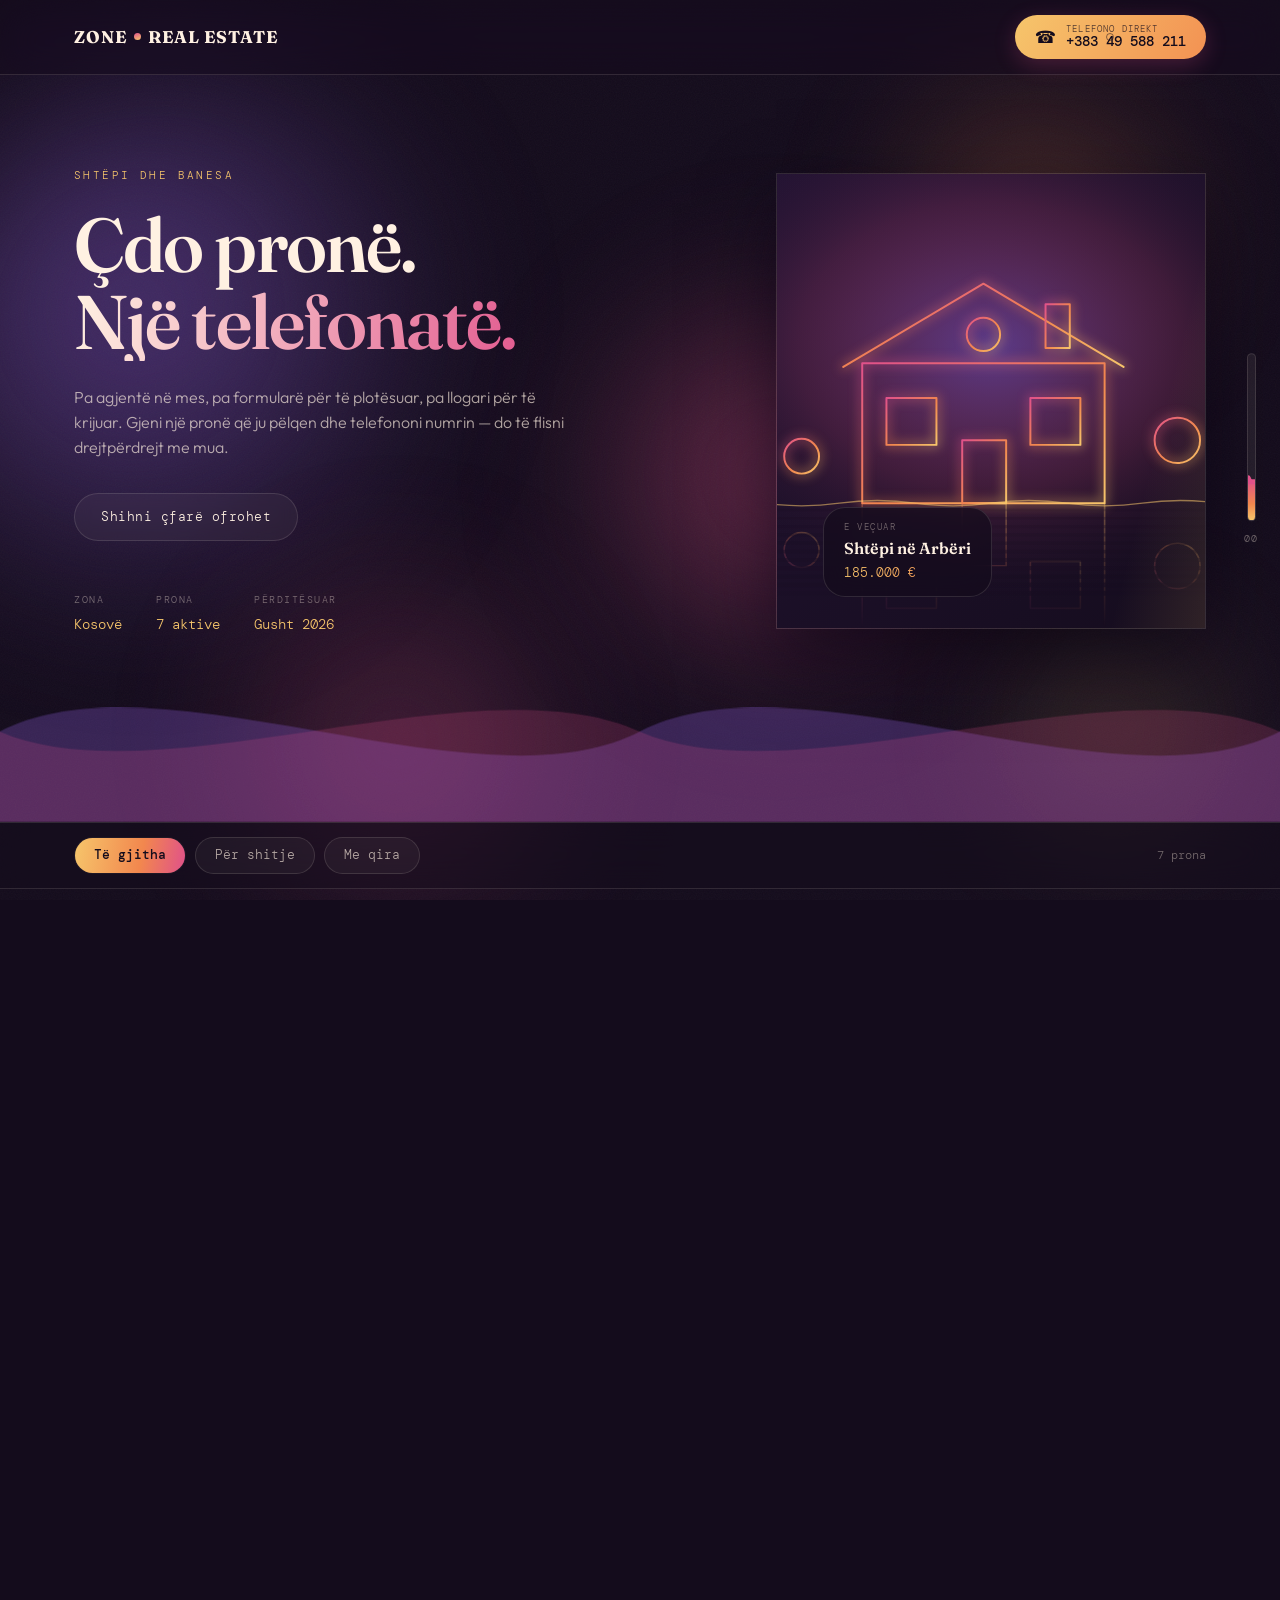
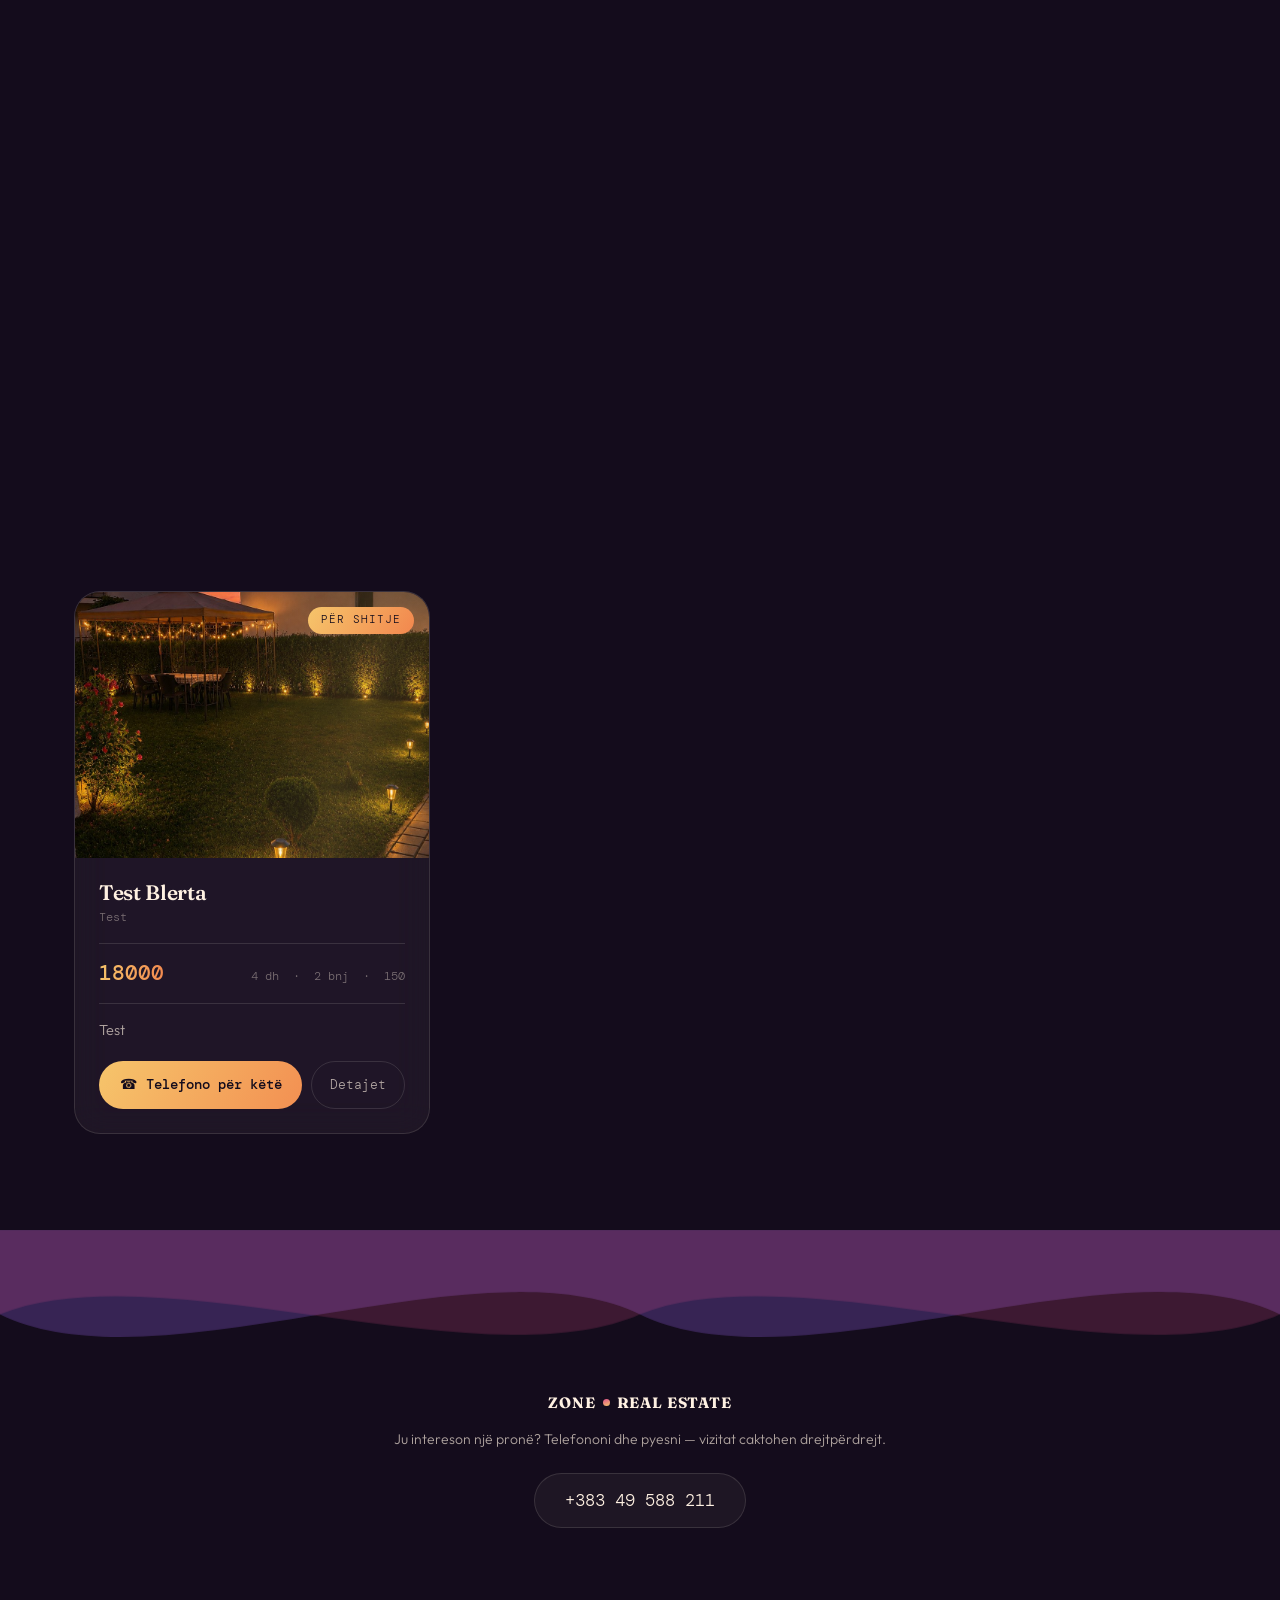
==== commit 65e75fd6: "Update index.html" ====
--- a/index.html
+++ b/index.html
@@ -4,8 +4,8 @@
 <meta charset="UTF-8">
 <meta name="viewport" content="width=device-width, initial-scale=1.0">
 <title>Zone Real Estate — Shtëpi dhe banesa</title>
-<meta name="description" content="Zone Real Estate — shtëpi dhe banesa për shitje dhe me qira në Prishtinë. Shihni një pronë që ju pëlqen dhe telefononi drejtpërdrejt.">
-<meta name="theme-color" content="#140C1C">
+<meta name="description" content="Zone Real Estate — shtëpi dhe banesa për shitje dhe me qira në gjithë Kosovën. Shihni një pronë që ju pëlqen dhe telefononi drejtpërdrejt.">
+     <meta name="theme-color" content="#140C1C">
 <link rel="preconnect" href="https://fonts.googleapis.com">
 <link rel="preconnect" href="https://fonts.gstatic.com" crossorigin>
 <link href="https://fonts.googleapis.com/css2?family=Fraunces:opsz,wght@9..144,600;9..144,700&family=Outfit:wght@300;400;500&family=DM+Mono:wght@400;500&display=swap" rel="stylesheet">
